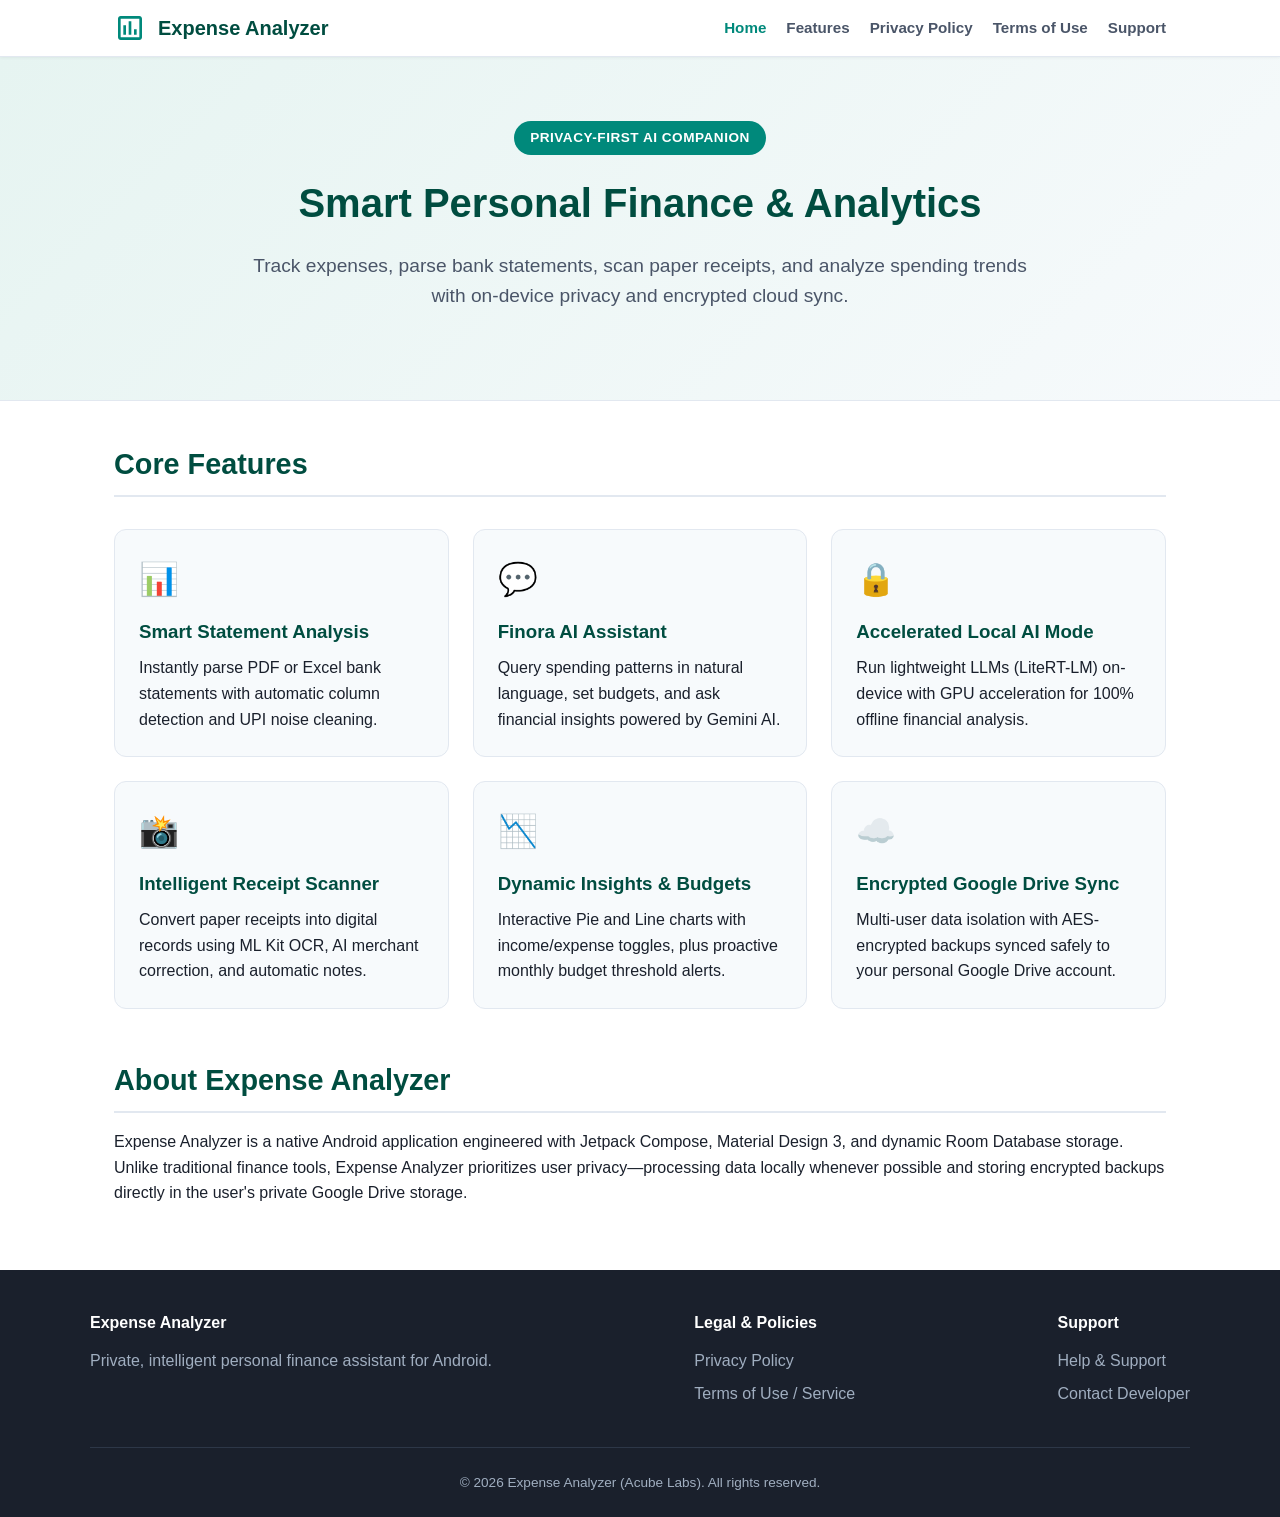
==== index.html @ 810baeb7 "Update index.html" ====
<!DOCTYPE html>
<html lang="en">
<head>
    <meta charset="UTF-8">
    <meta name="viewport" content="width=device-width, initial-scale=1.0">
    <title>Expense Analyzer - Smart Personal Finance App</title>
    <style>
        :root { --primary: #00897b; --primary-dark: #004d40; --bg-light: #f7fafc; --text-dark: #1a202c; }
        * { box-sizing: border-box; margin: 0; padding: 0; }
        body { font-family: -apple-system, BlinkMacSystemFont, 'Segoe UI', Roboto, Helvetica, Arial, sans-serif; line-height: 1.6; color: var(--text-dark); background: #ffffff; }
        
        /* Header & Navigation */
        header { background: #ffffff; border-bottom: 1px solid #e2e8f0; position: sticky; top: 0; z-index: 1000; box-shadow: 0 1px 3px rgba(0,0,0,0.05); }
        .nav-container { max-width: 1100px; margin: 0 auto; display: flex; align-items: center; justify-content: space-between; padding: 12px 24px; }
        .brand { display: flex; align-items: center; gap: 12px; text-decoration: none; color: var(--primary-dark); font-weight: 700; font-size: 1.25rem; }
        .brand svg { width: 32px; height: 32px; fill: var(--primary); }
        .nav-links { display: flex; gap: 20px; list-style: none; }
        .nav-links a { text-decoration: none; color: #4a5568; font-weight: 600; font-size: 0.95rem; transition: color 0.2s; }
        .nav-links a:hover, .nav-links a.active { color: var(--primary); }
        
        /* Hero Section */
        .hero { background: linear-gradient(135deg, #e6f4f1 0%, #f7fafc 100%); padding: 64px 24px; text-align: center; border-bottom: 1px solid #e2e8f0; }
        .hero-container { max-width: 800px; margin: 0 auto; }
        .hero h1 { font-size: 2.5rem; color: var(--primary-dark); margin-bottom: 16px; }
        .hero p { font-size: 1.2rem; color: #4a5568; margin-bottom: 24px; }
        .badge { display: inline-block; background: var(--primary); color: white; padding: 6px 16px; border-radius: 20px; font-size: 0.85rem; font-weight: 600; text-transform: uppercase; letter-spacing: 0.5px; margin-bottom: 16px; }
        
        /* Main Layout */
        .main-container { max-width: 1100px; margin: 40px auto; padding: 0 24px; }
        .grid { display: grid; grid-template-columns: repeat(auto-fit, minmax(300px, 1fr)); gap: 24px; margin-top: 32px; }
        .card { background: var(--bg-light); border: 1px solid #e2e8f0; border-radius: 12px; padding: 24px; transition: transform 0.2s, box-shadow 0.2s; }
        .card:hover { transform: translateY(-2px); box-shadow: 0 4px 12px rgba(0,0,0,0.05); }
        .card-icon { font-size: 2rem; margin-bottom: 12px; }
        .card h3 { color: var(--primary-dark); margin-bottom: 8px; }
        
        /* Section Styling */
        section { margin-bottom: 48px; }
        section h2 { color: var(--primary-dark); font-size: 1.8rem; margin-bottom: 16px; border-bottom: 2px solid #e2e8f0; padding-bottom: 8px; }
        
        /* Footer */
        footer { background: #1a202c; color: #a0aec0; padding: 40px 24px 24px; margin-top: 64px; }
        .footer-container { max-width: 1100px; margin: 0 auto; display: flex; flex-wrap: wrap; justify-content: space-between; gap: 32px; }
        .footer-col h4 { color: #ffffff; margin-bottom: 12px; }
        .footer-col ul { list-style: none; }
        .footer-col ul li { margin-bottom: 8px; }
        .footer-col a { color: #a0aec0; text-decoration: none; }
        .footer-col a:hover { color: #ffffff; }
        .footer-bottom { max-width: 1100px; margin: 32px auto 0; text-align: center; border-top: 1px solid #2d3748; padding-top: 24px; font-size: 0.85rem; }
    </style>
</head>
<body>

    <header>
        <div class="nav-container">
            <a href="index.html" class="brand">
                <svg viewBox="0 0 24 24"><path d="M19 3H5c-1.1 0-2 .9-2 2v14c0 1.1.9 2 2 2h14c1.1 0 2-.9 2-2V5c0-1.1-.9-2-2-2zm0 16H5V5h14v14zM7 10h2v7H7zm4-3h2v10h-2zm4 6h2v4h-2z"/></svg>
                <span>Expense Analyzer</span>
            </a>
            <ul class="nav-links">
                <li><a href="index.html" class="active">Home</a></li>
                <li><a href="index.html#features">Features</a></li>
                <li><a href="privacy.html">Privacy Policy</a></li>
                <li><a href="terms.html">Terms of Use</a></li>
                <li><a href="support.html">Support</a></li>
            </ul>
        </div>
    </header>

    <div class="hero">
        <div class="hero-container">
            <span class="badge">Privacy-First AI Companion</span>
            <h1>Smart Personal Finance & Analytics</h1>
            <p>Track expenses, parse bank statements, scan paper receipts, and analyze spending trends with on-device privacy and encrypted cloud sync.</p>
        </div>
    </div>

    <div class="main-container">
        
        <section id="features">
            <h2>Core Features</h2>
            <div class="grid">
                <div class="card">
                    <div class="card-icon">📊</div>
                    <h3>Smart Statement Analysis</h3>
                    <p>Instantly parse PDF or Excel bank statements with automatic column detection and UPI noise cleaning.</p>
                </div>
                <div class="card">
                    <div class="card-icon">💬</div>
                    <h3>Finora AI Assistant</h3>
                    <p>Query spending patterns in natural language, set budgets, and ask financial insights powered by Gemini AI.</p>
                </div>
                <div class="card">
                    <div class="card-icon">🔒</div>
                    <h3>Accelerated Local AI Mode</h3>
                    <p>Run lightweight LLMs (LiteRT-LM) on-device with GPU acceleration for 100% offline financial analysis.</p>
                </div>
                <div class="card">
                    <div class="card-icon">📸</div>
                    <h3>Intelligent Receipt Scanner</h3>
                    <p>Convert paper receipts into digital records using ML Kit OCR, AI merchant correction, and automatic notes.</p>
                </div>
                <div class="card">
                    <div class="card-icon">📉</div>
                    <h3>Dynamic Insights & Budgets</h3>
                    <p>Interactive Pie and Line charts with income/expense toggles, plus proactive monthly budget threshold alerts.</p>
                </div>
                <div class="card">
                    <div class="card-icon">☁️</div>
                    <h3>Encrypted Google Drive Sync</h3>
                    <p>Multi-user data isolation with AES-encrypted backups synced safely to your personal Google Drive account.</p>
                </div>
            </div>
        </section>

        <section id="about">
            <h2>About Expense Analyzer</h2>
            <p>Expense Analyzer is a native Android application engineered with Jetpack Compose, Material Design 3, and dynamic Room Database storage. Unlike traditional finance tools, Expense Analyzer prioritizes user privacy—processing data locally whenever possible and storing encrypted backups directly in the user's private Google Drive storage.</p>
        </section>

    </div>

    <footer>
        <div class="footer-container">
            <div class="footer-col">
                <h4>Expense Analyzer</h4>
                <p>Private, intelligent personal finance assistant for Android.</p>
            </div>
            <div class="footer-col">
                <h4>Legal & Policies</h4>
                <ul>
                    <li><a href="privacy.html">Privacy Policy</a></li>
                    <li><a href="terms.html">Terms of Use / Service</a></li>
                </ul>
            </div>
            <div class="footer-col">
                <h4>Support</h4>
                <ul>
                    <li><a href="support.html">Help & Support</a></li>
                    <li><a href="mailto:acubelabs@gmail.com">Contact Developer</a></li>
                </ul>
            </div>
        </div>
        <div class="footer-bottom">
            <p>&copy; 2026 Expense Analyzer (Acube Labs). All rights reserved.</p>
        </div>
    </footer>

</body>
</html>
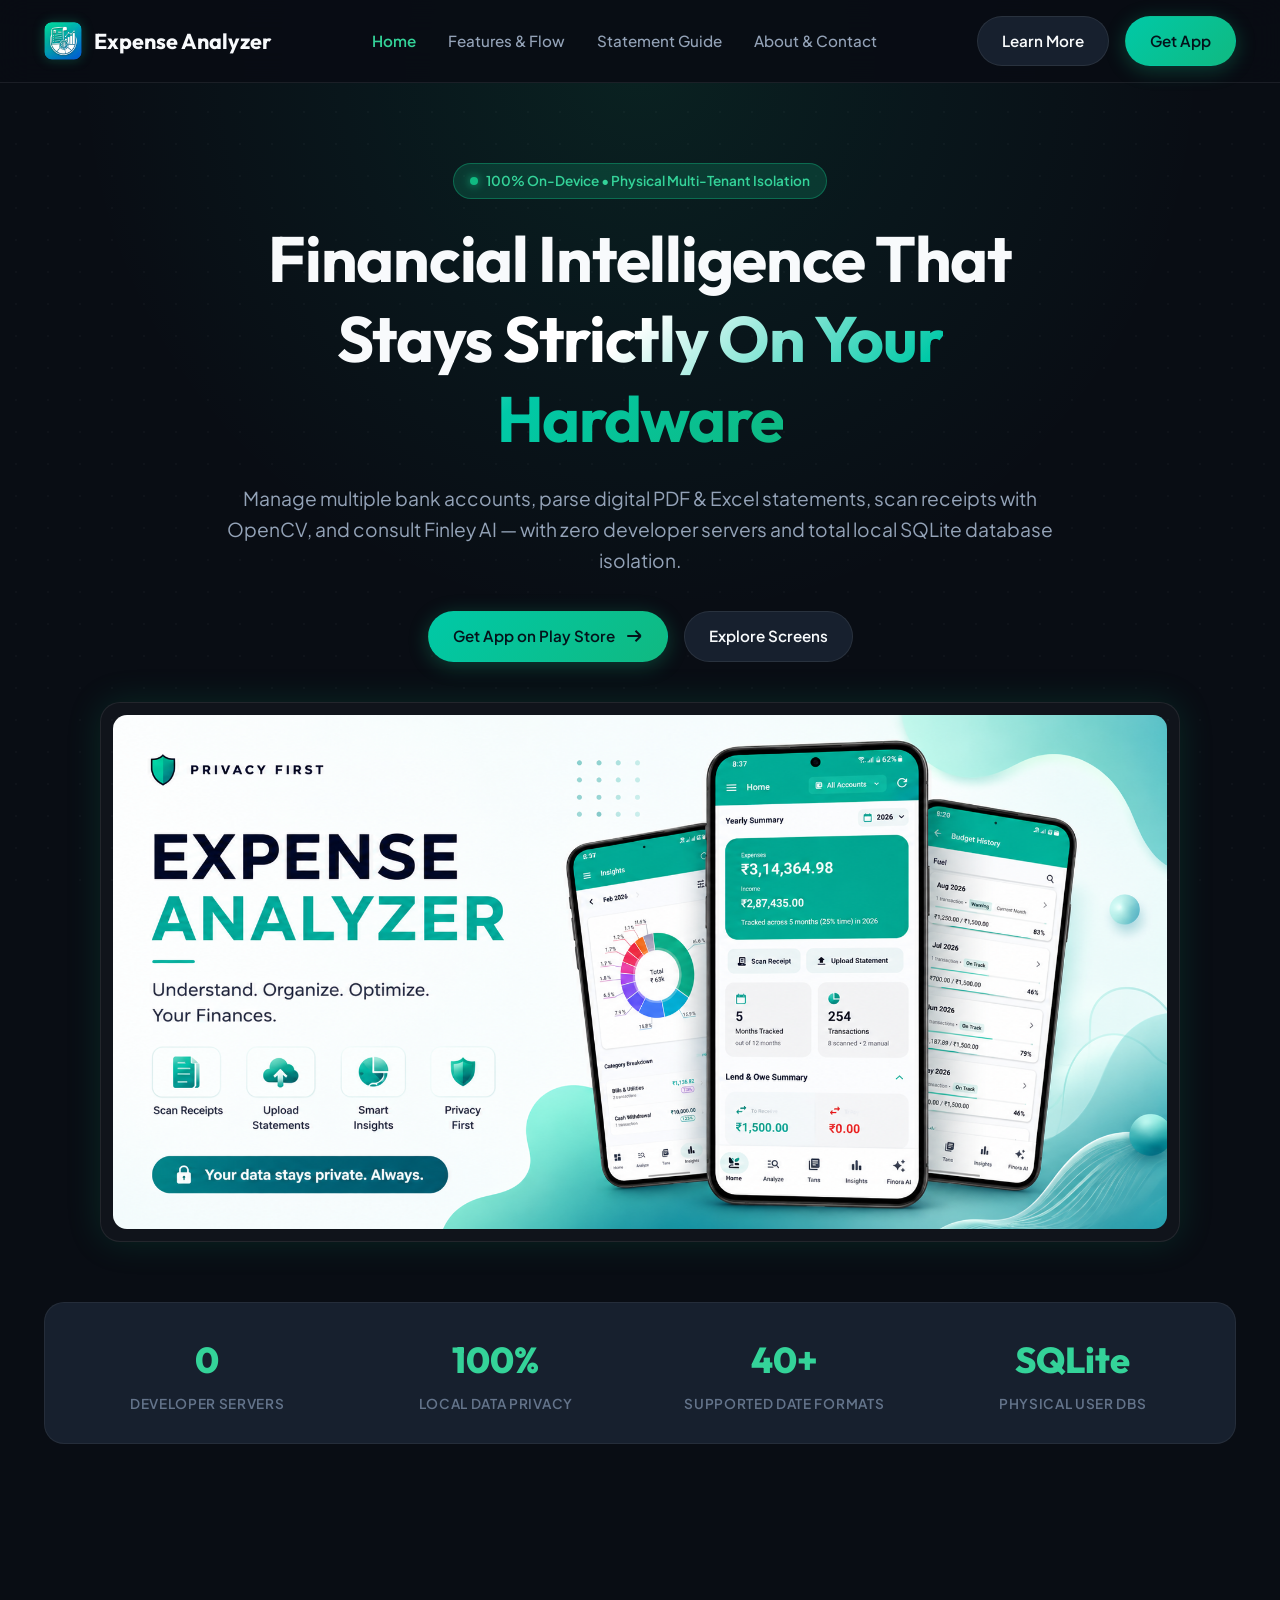
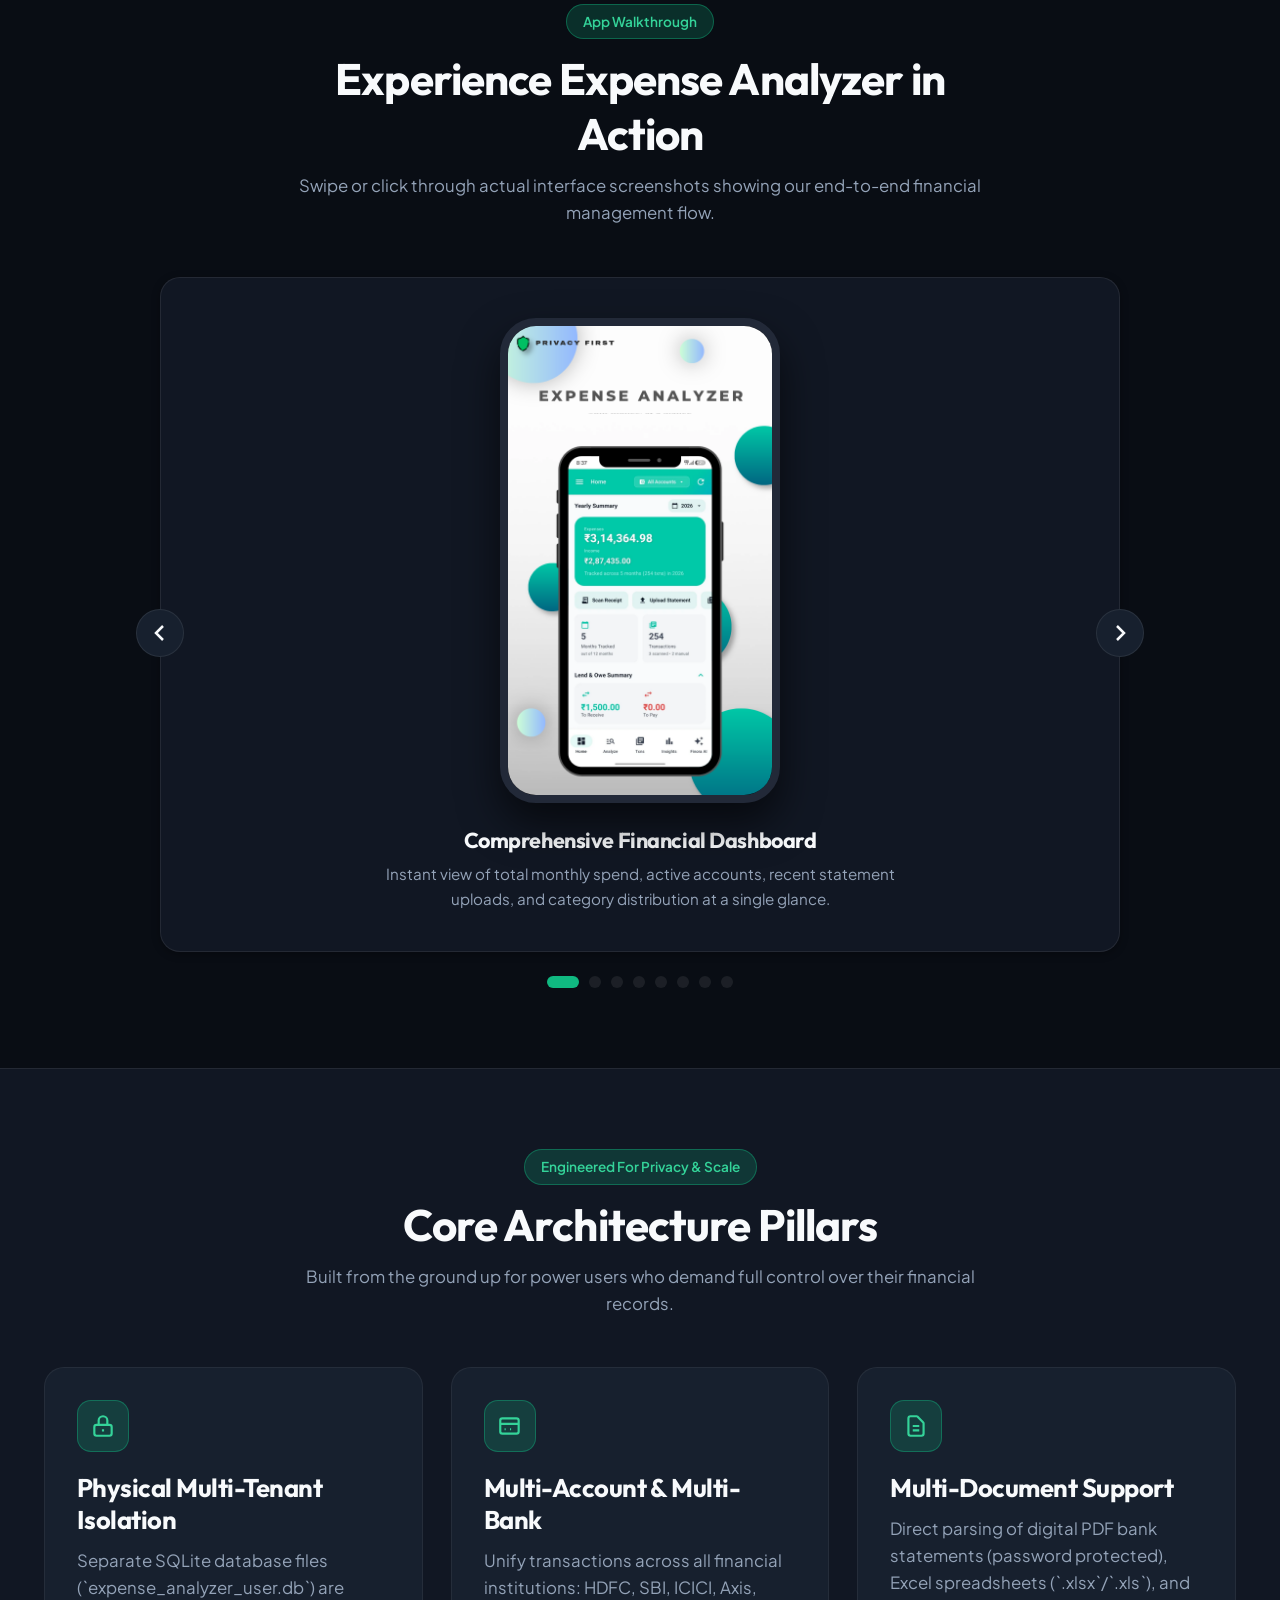
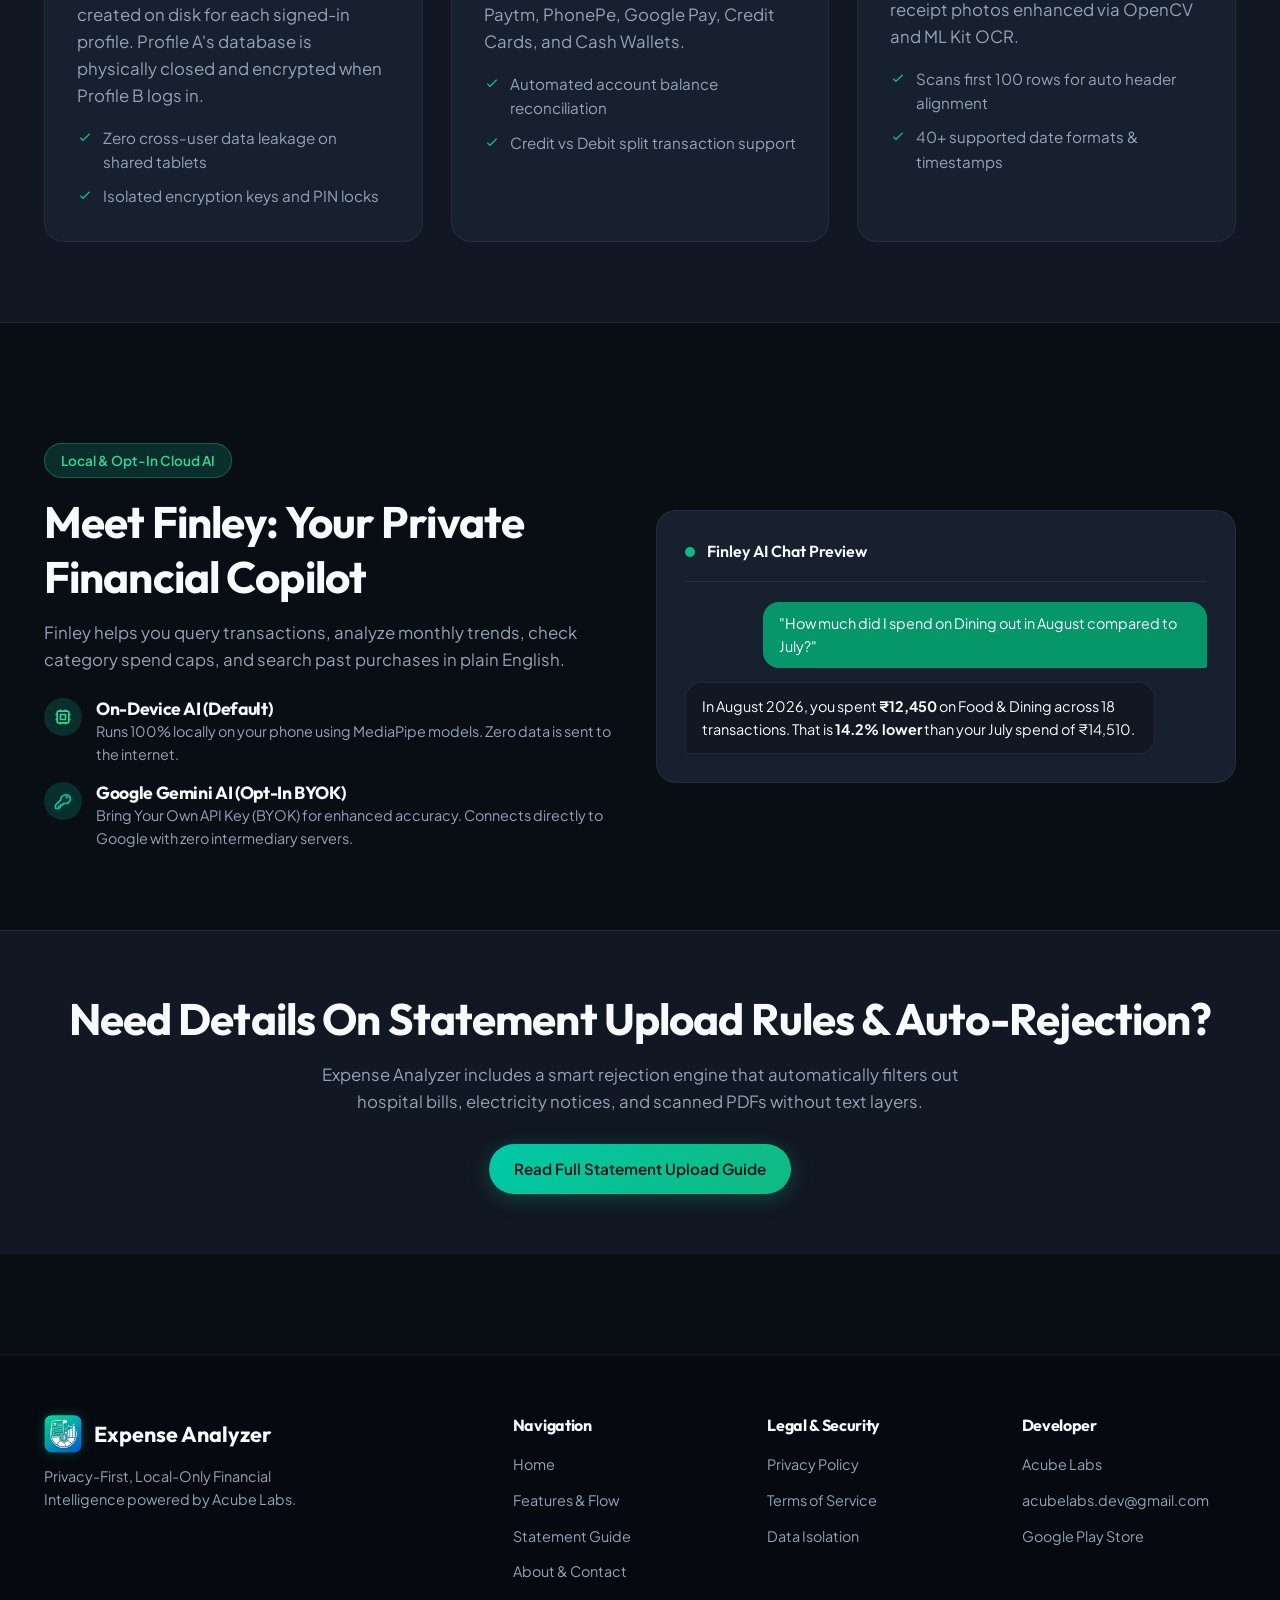
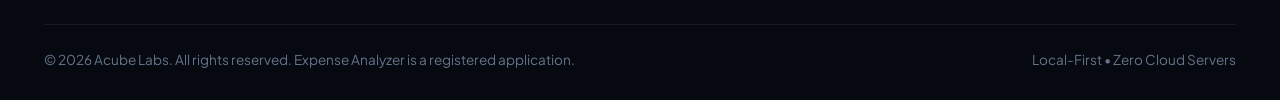
==== commit 642033cc: "Fix mobile-nav double menu bug, add Play Store links, and enhance mobile responsiveness" ====
--- a/index.html
+++ b/index.html
@@ -1,149 +1,390 @@
 <!DOCTYPE html>
 <html lang="en">
 <head>
-    <meta charset="UTF-8">
-    <meta name="viewport" content="width=device-width, initial-scale=1.0">
-    <title>Expense Analyzer - Smart Personal Finance App</title>
-    <style>
-        :root { --primary: #00897b; --primary-dark: #004d40; --bg-light: #f7fafc; --text-dark: #1a202c; }
-        * { box-sizing: border-box; margin: 0; padding: 0; }
-        body { font-family: -apple-system, BlinkMacSystemFont, 'Segoe UI', Roboto, Helvetica, Arial, sans-serif; line-height: 1.6; color: var(--text-dark); background: #ffffff; }
-        
-        /* Header & Navigation */
-        header { background: #ffffff; border-bottom: 1px solid #e2e8f0; position: sticky; top: 0; z-index: 1000; box-shadow: 0 1px 3px rgba(0,0,0,0.05); }
-        .nav-container { max-width: 1100px; margin: 0 auto; display: flex; align-items: center; justify-content: space-between; padding: 12px 24px; }
-        .brand { display: flex; align-items: center; gap: 12px; text-decoration: none; color: var(--primary-dark); font-weight: 700; font-size: 1.25rem; }
-        .brand svg { width: 32px; height: 32px; fill: var(--primary); }
-        .nav-links { display: flex; gap: 20px; list-style: none; }
-        .nav-links a { text-decoration: none; color: #4a5568; font-weight: 600; font-size: 0.95rem; transition: color 0.2s; }
-        .nav-links a:hover, .nav-links a.active { color: var(--primary); }
-        
-        /* Hero Section */
-        .hero { background: linear-gradient(135deg, #e6f4f1 0%, #f7fafc 100%); padding: 64px 24px; text-align: center; border-bottom: 1px solid #e2e8f0; }
-        .hero-container { max-width: 800px; margin: 0 auto; }
-        .hero h1 { font-size: 2.5rem; color: var(--primary-dark); margin-bottom: 16px; }
-        .hero p { font-size: 1.2rem; color: #4a5568; margin-bottom: 24px; }
-        .badge { display: inline-block; background: var(--primary); color: white; padding: 6px 16px; border-radius: 20px; font-size: 0.85rem; font-weight: 600; text-transform: uppercase; letter-spacing: 0.5px; margin-bottom: 16px; }
-        
-        /* Main Layout */
-        .main-container { max-width: 1100px; margin: 40px auto; padding: 0 24px; }
-        .grid { display: grid; grid-template-columns: repeat(auto-fit, minmax(300px, 1fr)); gap: 24px; margin-top: 32px; }
-        .card { background: var(--bg-light); border: 1px solid #e2e8f0; border-radius: 12px; padding: 24px; transition: transform 0.2s, box-shadow 0.2s; }
-        .card:hover { transform: translateY(-2px); box-shadow: 0 4px 12px rgba(0,0,0,0.05); }
-        .card-icon { font-size: 2rem; margin-bottom: 12px; }
-        .card h3 { color: var(--primary-dark); margin-bottom: 8px; }
-        
-        /* Section Styling */
-        section { margin-bottom: 48px; }
-        section h2 { color: var(--primary-dark); font-size: 1.8rem; margin-bottom: 16px; border-bottom: 2px solid #e2e8f0; padding-bottom: 8px; }
-        
-        /* Footer */
-        footer { background: #1a202c; color: #a0aec0; padding: 40px 24px 24px; margin-top: 64px; }
-        .footer-container { max-width: 1100px; margin: 0 auto; display: flex; flex-wrap: wrap; justify-content: space-between; gap: 32px; }
-        .footer-col h4 { color: #ffffff; margin-bottom: 12px; }
-        .footer-col ul { list-style: none; }
-        .footer-col ul li { margin-bottom: 8px; }
-        .footer-col a { color: #a0aec0; text-decoration: none; }
-        .footer-col a:hover { color: #ffffff; }
-        .footer-bottom { max-width: 1100px; margin: 32px auto 0; text-align: center; border-top: 1px solid #2d3748; padding-top: 24px; font-size: 0.85rem; }
-    </style>
+  <meta charset="UTF-8">
+  <meta name="viewport" content="width=device-width, initial-scale=1.0">
+  <title>Expense Analyzer — Privacy-First Multi-Tenant Financial Intelligence</title>
+  <meta name="description" content="Local-first personal finance app with physical multi-tenant isolation, multi-bank statement parsing, multi-document support, and on-device AI assistant.">
+  <link rel="icon" type="image/png" href="assets/images/logo.png">
+  <link rel="stylesheet" href="css/styles.css">
 </head>
 <body>
 
-    <header>
-        <div class="nav-container">
-            <a href="index.html" class="brand">
-                <svg viewBox="0 0 24 24"><path d="M19 3H5c-1.1 0-2 .9-2 2v14c0 1.1.9 2 2 2h14c1.1 0 2-.9 2-2V5c0-1.1-.9-2-2-2zm0 16H5V5h14v14zM7 10h2v7H7zm4-3h2v10h-2zm4 6h2v4h-2z"/></svg>
-                <span>Expense Analyzer</span>
-            </a>
-            <ul class="nav-links">
-                <li><a href="index.html" class="active">Home</a></li>
-                <li><a href="index.html#features">Features</a></li>
-                <li><a href="privacy.html">Privacy Policy</a></li>
-                <li><a href="terms.html">Terms of Use</a></li>
-                <li><a href="support.html">Support</a></li>
-            </ul>
-        </div>
-    </header>
-
-    <div class="hero">
-        <div class="hero-container">
-            <span class="badge">Privacy-First AI Companion</span>
-            <h1>Smart Personal Finance & Analytics</h1>
-            <p>Track expenses, parse bank statements, scan paper receipts, and analyze spending trends with on-device privacy and encrypted cloud sync.</p>
-        </div>
-    </div>
-
-    <div class="main-container">
-        
-        <section id="features">
-            <h2>Core Features</h2>
-            <div class="grid">
-                <div class="card">
-                    <div class="card-icon">📊</div>
-                    <h3>Smart Statement Analysis</h3>
-                    <p>Instantly parse PDF or Excel bank statements with automatic column detection and UPI noise cleaning.</p>
-                </div>
-                <div class="card">
-                    <div class="card-icon">💬</div>
-                    <h3>Finora AI Assistant</h3>
-                    <p>Query spending patterns in natural language, set budgets, and ask financial insights powered by Gemini AI.</p>
-                </div>
-                <div class="card">
-                    <div class="card-icon">🔒</div>
-                    <h3>Accelerated Local AI Mode</h3>
-                    <p>Run lightweight LLMs (LiteRT-LM) on-device with GPU acceleration for 100% offline financial analysis.</p>
-                </div>
-                <div class="card">
-                    <div class="card-icon">📸</div>
-                    <h3>Intelligent Receipt Scanner</h3>
-                    <p>Convert paper receipts into digital records using ML Kit OCR, AI merchant correction, and automatic notes.</p>
-                </div>
-                <div class="card">
-                    <div class="card-icon">📉</div>
-                    <h3>Dynamic Insights & Budgets</h3>
-                    <p>Interactive Pie and Line charts with income/expense toggles, plus proactive monthly budget threshold alerts.</p>
-                </div>
-                <div class="card">
-                    <div class="card-icon">☁️</div>
-                    <h3>Encrypted Google Drive Sync</h3>
-                    <p>Multi-user data isolation with AES-encrypted backups synced safely to your personal Google Drive account.</p>
-                </div>
-            </div>
-        </section>
-
-        <section id="about">
-            <h2>About Expense Analyzer</h2>
-            <p>Expense Analyzer is a native Android application engineered with Jetpack Compose, Material Design 3, and dynamic Room Database storage. Unlike traditional finance tools, Expense Analyzer prioritizes user privacy—processing data locally whenever possible and storing encrypted backups directly in the user's private Google Drive storage.</p>
-        </section>
-
-    </div>
-
-    <footer>
-        <div class="footer-container">
-            <div class="footer-col">
-                <h4>Expense Analyzer</h4>
-                <p>Private, intelligent personal finance assistant for Android.</p>
-            </div>
-            <div class="footer-col">
-                <h4>Legal & Policies</h4>
-                <ul>
-                    <li><a href="privacy.html">Privacy Policy</a></li>
-                    <li><a href="terms.html">Terms of Use / Service</a></li>
-                </ul>
-            </div>
-            <div class="footer-col">
-                <h4>Support</h4>
-                <ul>
-                    <li><a href="support.html">Help & Support</a></li>
-                    <li><a href="mailto:acubelabs@gmail.com">Contact Developer</a></li>
-                </ul>
-            </div>
-        </div>
-        <div class="footer-bottom">
-            <p>&copy; 2026 Expense Analyzer (Acube Labs). All rights reserved.</p>
-        </div>
-    </footer>
-
+  <!-- Ambient Backdrop -->
+  <div class="ambient-glow"></div>
+  <div class="grid-overlay"></div>
+
+  <!-- Header / Navigation -->
+  <header class="navbar">
+    <div class="container nav-container">
+      <a href="index.html" class="brand">
+        <img src="assets/images/logo.png" alt="Expense Analyzer Logo" class="brand-logo">
+        <span>Expense Analyzer</span>
+      </a>
+
+      <nav>
+        <ul class="nav-links">
+          <li><a href="index.html" class="nav-link active">Home</a></li>
+          <li><a href="features.html" class="nav-link">Features & Flow</a></li>
+          <li><a href="statement-guide.html" class="nav-link">Statement Guide</a></li>
+          <li><a href="contact.html" class="nav-link">About & Contact</a></li>
+        </ul>
+      </nav>
+
+      <div class="nav-cta">
+        <a href="features.html" class="btn btn-secondary">Learn More</a>
+        <a href="https://play.google.com/store/apps/details?id=com.acubelabs.expenseanalyzer" target="_blank" rel="noopener" class="btn btn-primary">Get App</a>
+      </div>
+
+      <button class="mobile-toggle" aria-label="Toggle navigation">
+        <svg width="24" height="24" fill="none" stroke="currentColor" stroke-width="2" viewBox="0 0 24 24"><path d="M4 6h16M4 12h16M4 18h16"></path></svg>
+      </button>
+    </div>
+
+    <!-- Mobile Drawer Nav -->
+    <div class="mobile-nav">
+      <a href="index.html" class="nav-link active">Home</a>
+      <a href="features.html" class="nav-link">Features & Flow</a>
+      <a href="statement-guide.html" class="nav-link">Statement Guide</a>
+      <a href="privacy.html" class="nav-link">Privacy Policy</a>
+      <a href="terms.html" class="nav-link">Terms of Service</a>
+      <a href="contact.html" class="nav-link">About & Contact</a>
+      <a href="https://play.google.com/store/apps/details?id=com.acubelabs.expenseanalyzer" target="_blank" rel="noopener" class="btn btn-primary" style="margin-top: 12px; width: 100%;">Get App on Play Store</a>
+    </div>
+  </header>
+
+  <!-- Hero Section -->
+  <section class="hero">
+    <div class="container">
+      <div class="hero-content">
+        <div class="badge" style="margin-bottom: 20px;">
+          <span class="badge-dot"></span>
+          100% On-Device • Physical Multi-Tenant Isolation
+        </div>
+        <h1>Financial Intelligence That Stays <span class="gradient-text">Strictly On Your Hardware</span></h1>
+        <p class="hero-subtitle">
+          Manage multiple bank accounts, parse digital PDF & Excel statements, scan receipts with OpenCV, and consult Finley AI — with zero developer servers and total local SQLite database isolation.
+        </p>
+        <div class="hero-actions">
+          <a href="https://play.google.com/store/apps/details?id=com.acubelabs.expenseanalyzer" target="_blank" rel="noopener" class="btn btn-primary">
+            Get App on Play Store
+            <svg width="18" height="18" fill="none" stroke="currentColor" stroke-width="2.5" viewBox="0 0 24 24"><path d="M14 5l7 7m0 0l-7 7m7-7H3"></path></svg>
+          </a>
+          <a href="#screenshot-carousel" class="btn btn-secondary">
+            Explore Screens
+          </a>
+        </div>
+      </div>
+
+      <!-- Hero Banner Graphic -->
+      <div class="hero-banner-wrap">
+        <img src="assets/images/banner.png" alt="Expense Analyzer App Dashboard Banner" class="hero-banner">
+      </div>
+
+      <!-- Stats Bar -->
+      <div class="stats-bar">
+        <div class="stat-item">
+          <div class="stat-value">0</div>
+          <div class="stat-label">Developer Servers</div>
+        </div>
+        <div class="stat-item">
+          <div class="stat-value">100%</div>
+          <div class="stat-label">Local Data Privacy</div>
+        </div>
+        <div class="stat-item">
+          <div class="stat-value">40+</div>
+          <div class="stat-label">Supported Date Formats</div>
+        </div>
+        <div class="stat-item">
+          <div class="stat-value">SQLite</div>
+          <div class="stat-label">Physical User DBs</div>
+        </div>
+      </div>
+    </div>
+  </section>
+
+  <!-- Screenshot Carousel Section -->
+  <section id="screenshot-carousel" class="carousel-section">
+    <div class="container">
+      <div class="section-header">
+        <div class="badge">App Walkthrough</div>
+        <h2 style="margin-top: 12px;">Experience Expense Analyzer in Action</h2>
+        <p>Swipe or click through actual interface screenshots showing our end-to-end financial management flow.</p>
+      </div>
+
+      <div class="carousel-container">
+        <button class="carousel-btn prev" aria-label="Previous Slide">
+          <svg width="24" height="24" fill="none" stroke="currentColor" stroke-width="2.5" viewBox="0 0 24 24"><path d="M15 19l-7-7 7-7"></path></svg>
+        </button>
+
+        <div class="carousel-viewport">
+          <div class="carousel-track">
+
+            <!-- Slide 1 -->
+            <div class="carousel-slide">
+              <div class="phone-mockup">
+                <img src="assets/images/ss/SS_1.png" alt="Financial Dashboard Overview">
+              </div>
+              <div class="slide-caption">
+                <h4>Comprehensive Financial Dashboard</h4>
+                <p>Instant view of total monthly spend, active accounts, recent statement uploads, and category distribution at a single glance.</p>
+              </div>
+            </div>
+
+            <!-- Slide 2 -->
+            <div class="carousel-slide">
+              <div class="phone-mockup">
+                <img src="assets/images/ss/SS_2.png" alt="Multi-Bank & Multi-Account Tracker">
+              </div>
+              <div class="slide-caption">
+                <h4>Multi-Account & Multi-Bank Management</h4>
+                <p>Consolidate balances across HDFC, SBI, ICICI, Axis, Paytm, PhonePe, GPay, Credit Cards, Wallets, and Cash in one place.</p>
+              </div>
+            </div>
+
+            <!-- Slide 3 -->
+            <div class="carousel-slide">
+              <div class="phone-mockup">
+                <img src="assets/images/ss/SS_3.png" alt="Statement Upload & Document Parser">
+              </div>
+              <div class="slide-caption">
+                <h4>Smart Document & Statement Parsing</h4>
+                <p>Upload digital PDF bank statements (with password support) and Excel spreadsheets (`.xlsx`/`.xls`) with auto column matching.</p>
+              </div>
+            </div>
+
+            <!-- Slide 4 -->
+            <div class="carousel-slide">
+              <div class="phone-mockup">
+                <img src="assets/images/ss/SS_4.png" alt="Finley AI Assistant">
+              </div>
+              <div class="slide-caption">
+                <h4>Finley AI Financial Assistant</h4>
+                <p>Ask natural language questions about spending trends using local MediaPipe models or opt-in Google Gemini with Bring-Your-Own-Key.</p>
+              </div>
+            </div>
+
+            <!-- Slide 5 -->
+            <div class="carousel-slide">
+              <div class="phone-mockup">
+                <img src="assets/images/ss/SS_5.png" alt="Category Breakdown & Visual Analytics">
+              </div>
+              <div class="slide-caption">
+                <h4>Visual Analytics & Spend Breakdown</h4>
+                <p>Interactive pie charts, monthly trend bar/line graphs, and 13+ default spending categories (Food, Bills, Shopping, Travel, etc.).</p>
+              </div>
+            </div>
+
+            <!-- Slide 6 -->
+            <div class="carousel-slide">
+              <div class="phone-mockup">
+                <img src="assets/images/ss/SS_6.png" alt="Budgeting & Monthly Spend Caps">
+              </div>
+              <div class="slide-caption">
+                <h4>Category Budgeting & Monthly Limits</h4>
+                <p>Set custom monthly spend caps per category and receive intelligent warnings before exceeding financial budgets.</p>
+              </div>
+            </div>
+
+            <!-- Slide 7 -->
+            <div class="carousel-slide">
+              <div class="phone-mockup">
+                <img src="assets/images/ss/SS_7.png" alt="Lend & Owe Debt Settlement Tracker">
+              </div>
+              <div class="slide-caption">
+                <h4>Lend & Owe Debt Settlement Tracker</h4>
+                <p>Keep precise records of money lent to or borrowed from friends and family with partial payment history and reminders.</p>
+              </div>
+            </div>
+
+            <!-- Slide 8 -->
+            <div class="carousel-slide">
+              <div class="phone-mockup">
+                <img src="assets/images/ss/SS_8.png" alt="Multi-Tenant Profile & Theme Settings">
+              </div>
+              <div class="slide-caption">
+                <h4>Multi-Tenant Profiles & Color Schemes</h4>
+                <p>Switch between isolated user accounts on shared devices and customize app appearance with 9 custom color themes.</p>
+              </div>
+            </div>
+
+          </div>
+        </div>
+
+        <button class="carousel-btn next" aria-label="Next Slide">
+          <svg width="24" height="24" fill="none" stroke="currentColor" stroke-width="2.5" viewBox="0 0 24 24"><path d="M9 5l7 7-7 7"></path></svg>
+        </button>
+
+        <div class="carousel-indicators"></div>
+      </div>
+    </div>
+  </section>
+
+  <!-- Core Architectural Pillars -->
+  <section style="padding: 80px 0; background: var(--bg-surface); border-top: 1px solid var(--border-subtle); border-bottom: 1px solid var(--border-subtle);">
+    <div class="container">
+      <div class="section-header">
+        <div class="badge">Engineered For Privacy & Scale</div>
+        <h2 style="margin-top: 12px;">Core Architecture Pillars</h2>
+        <p>Built from the ground up for power users who demand full control over their financial records.</p>
+      </div>
+
+      <div class="grid-3">
+
+        <!-- Pillar 1 -->
+        <div class="card">
+          <div class="card-icon">
+            <svg width="26" height="26" fill="none" stroke="currentColor" stroke-width="2" viewBox="0 0 24 24"><path d="M12 15v2m-6 4h12a2 2 0 002-2v-6a2 2 0 00-2-2H6a2 2 0 00-2 2v6a2 2 0 002 2zm10-10V7a4 4 0 00-8 0v4h8z"></path></svg>
+          </div>
+          <h3>Physical Multi-Tenant Isolation</h3>
+          <p>Separate SQLite database files (`expense_analyzer_user.db`) are created on disk for each signed-in profile. Profile A's database is physically closed and encrypted when Profile B logs in.</p>
+          <ul class="card-list">
+            <li><svg width="16" height="16" fill="none" stroke="currentColor" stroke-width="2" viewBox="0 0 24 24"><path d="M5 13l4 4L19 7"></path></svg> Zero cross-user data leakage on shared tablets</li>
+            <li><svg width="16" height="16" fill="none" stroke="currentColor" stroke-width="2" viewBox="0 0 24 24"><path d="M5 13l4 4L19 7"></path></svg> Isolated encryption keys and PIN locks</li>
+          </ul>
+        </div>
+
+        <!-- Pillar 2 -->
+        <div class="card">
+          <div class="card-icon">
+            <svg width="26" height="26" fill="none" stroke="currentColor" stroke-width="2" viewBox="0 0 24 24"><path d="M3 10h18M7 15h1m4 0h1m-7 4h12a2 2 0 002-2V7a2 2 0 00-2-2H5a2 2 0 00-2 2v10a2 2 0 002 2z"></path></svg>
+          </div>
+          <h3>Multi-Account & Multi-Bank</h3>
+          <p>Unify transactions across all financial institutions: HDFC, SBI, ICICI, Axis, Paytm, PhonePe, Google Pay, Credit Cards, and Cash Wallets.</p>
+          <ul class="card-list">
+            <li><svg width="16" height="16" fill="none" stroke="currentColor" stroke-width="2" viewBox="0 0 24 24"><path d="M5 13l4 4L19 7"></path></svg> Automated account balance reconciliation</li>
+            <li><svg width="16" height="16" fill="none" stroke="currentColor" stroke-width="2" viewBox="0 0 24 24"><path d="M5 13l4 4L19 7"></path></svg> Credit vs Debit split transaction support</li>
+          </ul>
+        </div>
+
+        <!-- Pillar 3 -->
+        <div class="card">
+          <div class="card-icon">
+            <svg width="26" height="26" fill="none" stroke="currentColor" stroke-width="2" viewBox="0 0 24 24"><path d="M9 12h6m-6 4h6m2 5H7a2 2 0 01-2-2V5a2 2 0 012-2h5.586a1 1 0 01.707.293l5.414 5.414a1 1 0 01.293.707V19a2 2 0 01-2 2z"></path></svg>
+          </div>
+          <h3>Multi-Document Support</h3>
+          <p>Direct parsing of digital PDF bank statements (password protected), Excel spreadsheets (`.xlsx`/`.xls`), and receipt photos enhanced via OpenCV and ML Kit OCR.</p>
+          <ul class="card-list">
+            <li><svg width="16" height="16" fill="none" stroke="currentColor" stroke-width="2" viewBox="0 0 24 24"><path d="M5 13l4 4L19 7"></path></svg> Scans first 100 rows for auto header alignment</li>
+            <li><svg width="16" height="16" fill="none" stroke="currentColor" stroke-width="2" viewBox="0 0 24 24"><path d="M5 13l4 4L19 7"></path></svg> 40+ supported date formats & timestamps</li>
+          </ul>
+        </div>
+
+      </div>
+    </div>
+  </section>
+
+  <!-- Finley AI Section -->
+  <section style="padding: 80px 0;">
+    <div class="container">
+      <div class="grid-2" style="align-items: center;">
+        <div>
+          <div class="badge" style="margin-bottom: 16px;">Local & Opt-In Cloud AI</div>
+          <h2>Meet Finley: Your Private Financial Copilot</h2>
+          <p style="margin-top: 16px;">
+            Finley helps you query transactions, analyze monthly trends, check category spend caps, and search past purchases in plain English.
+          </p>
+          <div style="margin-top: 24px; display: flex; flex-direction: column; gap: 16px;">
+            <div style="display: flex; gap: 14px;">
+              <div style="width: 38px; height: 38px; border-radius: 50%; background: var(--emerald-glow); display: flex; align-items: center; justify-content: center; color: var(--emerald-light); flex-shrink: 0;">
+                <svg width="20" height="20" fill="none" stroke="currentColor" stroke-width="2" viewBox="0 0 24 24"><path d="M9 3v2m6-2v2M9 19v2m6-2v2M3 9h2m-2 6h2m14-6h2m-2 6h2M7 19h10a2 2 0 002-2V7a2 2 0 00-2-2H7a2 2 0 00-2 2v10a2 2 0 002 2zM9 9h6v6H9V9z"></path></svg>
+              </div>
+              <div>
+                <h4 style="font-size: 1.1rem; color: var(--text-main);">On-Device AI (Default)</h4>
+                <p style="font-size: 0.9rem;">Runs 100% locally on your phone using MediaPipe models. Zero data is sent to the internet.</p>
+              </div>
+            </div>
+
+            <div style="display: flex; gap: 14px;">
+              <div style="width: 38px; height: 38px; border-radius: 50%; background: var(--teal-glow); display: flex; align-items: center; justify-content: center; color: var(--teal); flex-shrink: 0;">
+                <svg width="20" height="20" fill="none" stroke="currentColor" stroke-width="2" viewBox="0 0 24 24"><path d="M15 7a2 2 0 012 2m4 0a6 6 0 01-7.743 5.743L11 17H9v2H7v2H4a1 1 0 01-1-1v-2.586a1 1 0 01.293-.707l5.964-5.964A6 6 0 0121 9z"></path></svg>
+              </div>
+              <div>
+                <h4 style="font-size: 1.1rem; color: var(--text-main);">Google Gemini AI (Opt-In BYOK)</h4>
+                <p style="font-size: 0.9rem;">Bring Your Own API Key (BYOK) for enhanced accuracy. Connects directly to Google with zero intermediary servers.</p>
+              </div>
+            </div>
+          </div>
+        </div>
+
+        <div style="background: var(--bg-card); border: 1px solid var(--border-card); border-radius: var(--radius-lg); padding: 28px;">
+          <div style="display: flex; align-items: center; gap: 12px; border-bottom: 1px solid var(--border-subtle); padding-bottom: 16px; margin-bottom: 20px;">
+            <div style="width: 10px; height: 10px; border-radius: 50%; background: var(--emerald);"></div>
+            <span style="font-weight: 600; font-family: var(--font-heading); color: var(--text-main);">Finley AI Chat Preview</span>
+          </div>
+
+          <div style="display: flex; flex-direction: column; gap: 14px; font-size: 0.9rem;">
+            <div style="align-self: flex-end; background: var(--emerald-dark); color: #fff; padding: 10px 16px; border-radius: 16px 16px 2px 16px; max-width: 85%;">
+              "How much did I spend on Dining out in August compared to July?"
+            </div>
+            <div style="align-self: flex-start; background: var(--bg-surface); border: 1px solid var(--border-subtle); color: var(--text-main); padding: 12px 16px; border-radius: 16px 16px 16px 2px; max-width: 90%;">
+              In August 2026, you spent <strong>₹12,450</strong> on Food & Dining across 18 transactions. That is <strong>14.2% lower</strong> than your July spend of ₹14,510.
+            </div>
+          </div>
+        </div>
+      </div>
+    </div>
+  </section>
+
+  <!-- Statement Guide Callout -->
+  <section style="padding: 60px 0; background: var(--bg-surface); border-top: 1px solid var(--border-subtle);">
+    <div class="container" style="text-align: center;">
+      <h2>Need Details On Statement Upload Rules & Auto-Rejection?</h2>
+      <p style="margin: 16px auto 28px; max-width: 640px;">
+        Expense Analyzer includes a smart rejection engine that automatically filters out hospital bills, electricity notices, and scanned PDFs without text layers.
+      </p>
+      <a href="statement-guide.html" class="btn btn-primary">Read Full Statement Upload Guide</a>
+    </div>
+  </section>
+
+  <!-- Footer -->
+  <footer class="footer">
+    <div class="container">
+      <div class="footer-grid">
+        <div class="footer-brand">
+          <a href="index.html" class="brand">
+            <img src="assets/images/logo.png" alt="Expense Analyzer Logo" class="brand-logo">
+            <span>Expense Analyzer</span>
+          </a>
+          <p>Privacy-First, Local-Only Financial Intelligence powered by Acube Labs.</p>
+        </div>
+
+        <div>
+          <h4 class="footer-title">Navigation</h4>
+          <ul class="footer-links">
+            <li><a href="index.html">Home</a></li>
+            <li><a href="features.html">Features & Flow</a></li>
+            <li><a href="statement-guide.html">Statement Guide</a></li>
+            <li><a href="contact.html">About & Contact</a></li>
+          </ul>
+        </div>
+
+        <div>
+          <h4 class="footer-title">Legal & Security</h4>
+          <ul class="footer-links">
+            <li><a href="privacy.html">Privacy Policy</a></li>
+            <li><a href="terms.html">Terms of Service</a></li>
+            <li><a href="privacy.html#data-isolation">Data Isolation</a></li>
+          </ul>
+        </div>
+
+        <div>
+          <h4 class="footer-title">Developer</h4>
+          <ul class="footer-links">
+            <li><a href="contact.html">Acube Labs</a></li>
+            <li><a href="mailto:acubelabs.dev@gmail.com">acubelabs.dev@gmail.com</a></li>
+            <li><a href="https://play.google.com/store/apps/details?id=com.acubelabs.expenseanalyzer" target="_blank" rel="noopener">Google Play Store</a></li>
+          </ul>
+        </div>
+      </div>
+
+      <div class="footer-bottom">
+        <div>&copy; 2026 Acube Labs. All rights reserved. Expense Analyzer is a registered application.</div>
+        <div>Local-First • Zero Cloud Servers</div>
+      </div>
+    </div>
+  </footer>
+
+  <script src="js/main.js"></script>
 </body>
 </html>
--- a/css/styles.css
+++ b/css/styles.css
@@ -0,0 +1,894 @@
+/* ==========================================================================
+   Expense Analyzer - Modern Dark SaaS Design System
+   Color Palette: Emerald (#10B981), Logo Teal (#00C9A7), Navy/Obsidian Slate
+   Fonts: Plus Jakarta Sans & Outfit
+   ========================================================================== */
+
+@import url('https://fonts.googleapis.com/css2?family=Outfit:wght@400;500;600;700;800&family=Plus+Jakarta+Sans:wght@300;400;500;600;700;800&display=swap');
+
+:root {
+  --bg-dark: #090D14;
+  --bg-surface: #111723;
+  --bg-card: #17202E;
+  --bg-card-hover: #1E2A3C;
+  --bg-glass: rgba(23, 32, 46, 0.75);
+
+  --emerald: #10B981;
+  --emerald-dark: #059669;
+  --emerald-light: #34D399;
+  --emerald-glow: rgba(16, 185, 129, 0.2);
+
+  --teal: #00C9A7;
+  --teal-glow: rgba(0, 201, 167, 0.18);
+
+  --blue-accent: #3B82F6;
+  --indigo-accent: #6366F1;
+  --purple-accent: #8B5CF6;
+  --amber-accent: #F59E0B;
+  --red-accent: #EF4444;
+
+  --text-main: #F8FAFC;
+  --text-muted: #94A3B8;
+  --text-subtle: #64748B;
+
+  --border-subtle: rgba(255, 255, 255, 0.08);
+  --border-active: rgba(16, 185, 129, 0.4);
+  --border-card: rgba(255, 255, 255, 0.06);
+
+  --font-body: 'Plus Jakarta Sans', -apple-system, BlinkMacSystemFont, sans-serif;
+  --font-heading: 'Outfit', sans-serif;
+
+  --radius-sm: 8px;
+  --radius-md: 14px;
+  --radius-lg: 20px;
+  --radius-full: 9999px;
+
+  --shadow-sm: 0 2px 8px rgba(0, 0, 0, 0.3);
+  --shadow-glow: 0 0 35px rgba(16, 185, 129, 0.15);
+  --transition: all 0.25s cubic-bezier(0.16, 1, 0.3, 1);
+}
+
+/* Base Resets */
+*, *::before, *::after {
+  box-sizing: border-box;
+  margin: 0;
+  padding: 0;
+}
+
+html {
+  scroll-behavior: smooth;
+  font-size: 16px;
+}
+
+body {
+  background-color: var(--bg-dark);
+  color: var(--text-main);
+  font-family: var(--font-body);
+  line-height: 1.6;
+  overflow-x: hidden;
+  -webkit-font-smoothing: antialiased;
+}
+
+/* Background Grids & Glows */
+.ambient-glow {
+  position: absolute;
+  top: 0;
+  left: 50%;
+  transform: translateX(-50%);
+  width: 100%;
+  max-width: 1200px;
+  height: 600px;
+  background: radial-gradient(circle at 50% 10%, rgba(16, 185, 129, 0.12) 0%, rgba(0, 201, 167, 0.05) 35%, transparent 70%);
+  pointer-events: none;
+  z-index: 0;
+}
+
+.grid-overlay {
+  position: absolute;
+  inset: 0;
+  background-image: radial-gradient(rgba(255, 255, 255, 0.05) 1px, transparent 1px);
+  background-size: 32px 32px;
+  opacity: 0.5;
+  pointer-events: none;
+  z-index: 0;
+}
+
+/* Container */
+.container {
+  width: 100%;
+  max-width: 1240px;
+  margin: 0 auto;
+  padding: 0 24px;
+  position: relative;
+  z-index: 1;
+}
+
+/* Typography */
+h1, h2, h3, h4, h5, h6 {
+  font-family: var(--font-heading);
+  color: var(--text-main);
+  font-weight: 700;
+  line-height: 1.25;
+  letter-spacing: -0.02em;
+}
+
+h1 { font-size: clamp(2.2rem, 5vw, 4rem); }
+h2 { font-size: clamp(1.75rem, 3.5vw, 2.75rem); }
+h3 { font-size: clamp(1.25rem, 2vw, 1.75rem); }
+
+p {
+  color: var(--text-muted);
+  font-size: 1.05rem;
+}
+
+a {
+  color: var(--emerald-light);
+  text-decoration: none;
+  transition: var(--transition);
+}
+
+a:hover {
+  color: var(--teal);
+}
+
+.gradient-text {
+  background: linear-gradient(135deg, #FFFFFF 20%, var(--teal) 60%, var(--emerald) 100%);
+  -webkit-background-clip: text;
+  -webkit-text-fill-color: transparent;
+}
+
+/* Navbar */
+.navbar {
+  position: sticky;
+  top: 0;
+  width: 100%;
+  background: rgba(9, 13, 20, 0.92);
+  backdrop-filter: blur(16px);
+  border-bottom: 1px solid var(--border-subtle);
+  z-index: 100;
+  padding: 16px 0;
+}
+
+.nav-container {
+  display: flex;
+  align-items: center;
+  justify-content: space-between;
+}
+
+.brand {
+  display: flex;
+  align-items: center;
+  gap: 12px;
+  font-family: var(--font-heading);
+  font-size: 1.35rem;
+  font-weight: 700;
+  color: var(--text-main);
+}
+
+.brand-logo {
+  width: 38px;
+  height: 38px;
+  border-radius: var(--radius-sm);
+  box-shadow: 0 0 12px rgba(16, 185, 129, 0.3);
+}
+
+.nav-links {
+  display: flex;
+  align-items: center;
+  gap: 32px;
+  list-style: none;
+}
+
+.nav-link {
+  color: var(--text-muted);
+  font-weight: 500;
+  font-size: 0.95rem;
+}
+
+.nav-link:hover, .nav-link.active {
+  color: var(--text-main);
+}
+
+.nav-link.active {
+  color: var(--emerald-light);
+  font-weight: 600;
+}
+
+.nav-cta {
+  display: flex;
+  align-items: center;
+  gap: 16px;
+}
+
+/* Mobile Nav Drawer - Hidden by default on Desktop */
+.mobile-nav {
+  display: none;
+}
+
+.mobile-toggle {
+  display: none;
+  background: none;
+  border: none;
+  color: var(--text-main);
+  font-size: 1.5rem;
+  cursor: pointer;
+  padding: 6px;
+  border-radius: var(--radius-sm);
+}
+
+/* Buttons & Badges */
+.btn {
+  display: inline-flex;
+  align-items: center;
+  justify-content: center;
+  gap: 10px;
+  padding: 12px 24px;
+  border-radius: var(--radius-full);
+  font-family: var(--font-body);
+  font-weight: 600;
+  font-size: 0.95rem;
+  cursor: pointer;
+  transition: var(--transition);
+  border: 1px solid transparent;
+  text-decoration: none;
+  white-space: nowrap;
+}
+
+.btn-primary {
+  background: linear-gradient(135deg, var(--teal) 0%, var(--emerald) 100%);
+  color: #04121A;
+  box-shadow: 0 4px 20px rgba(16, 185, 129, 0.3);
+}
+
+.btn-primary:hover {
+  transform: translateY(-2px);
+  box-shadow: 0 6px 28px rgba(16, 185, 129, 0.45);
+  color: #000;
+}
+
+.btn-secondary {
+  background: var(--bg-card);
+  color: var(--text-main);
+  border: 1px solid var(--border-subtle);
+}
+
+.btn-secondary:hover {
+  background: var(--bg-card-hover);
+  border-color: var(--border-active);
+  transform: translateY(-2px);
+}
+
+.badge {
+  display: inline-flex;
+  align-items: center;
+  gap: 8px;
+  padding: 6px 16px;
+  border-radius: var(--radius-full);
+  font-size: 0.85rem;
+  font-weight: 600;
+  background: var(--emerald-glow);
+  border: 1px solid var(--border-active);
+  color: var(--emerald-light);
+}
+
+.badge-dot {
+  width: 8px;
+  height: 8px;
+  border-radius: 50%;
+  background-color: var(--emerald);
+  box-shadow: 0 0 10px var(--emerald);
+}
+
+/* Hero Section */
+.hero {
+  padding: 80px 0 60px;
+  text-align: center;
+  position: relative;
+}
+
+.hero-content {
+  max-width: 860px;
+  margin: 0 auto 40px;
+}
+
+.hero-subtitle {
+  font-size: 1.2rem;
+  margin: 24px 0 36px;
+  color: var(--text-muted);
+}
+
+.hero-actions {
+  display: flex;
+  align-items: center;
+  justify-content: center;
+  gap: 16px;
+  flex-wrap: wrap;
+}
+
+.hero-banner-wrap {
+  position: relative;
+  max-width: 1080px;
+  margin: 40px auto 0;
+  border-radius: var(--radius-lg);
+  padding: 12px;
+  background: rgba(255, 255, 255, 0.03);
+  border: 1px solid var(--border-subtle);
+  box-shadow: var(--shadow-glow);
+}
+
+.hero-banner {
+  width: 100%;
+  height: auto;
+  border-radius: var(--radius-md);
+  display: block;
+}
+
+/* Stats Bar */
+.stats-bar {
+  display: grid;
+  grid-template-columns: repeat(auto-fit, minmax(180px, 1fr));
+  gap: 20px;
+  margin: 60px 0 20px;
+  padding: 28px;
+  background: var(--bg-card);
+  border: 1px solid var(--border-card);
+  border-radius: var(--radius-lg);
+}
+
+.stat-item {
+  text-align: center;
+}
+
+.stat-value {
+  font-size: 2.25rem;
+  font-weight: 800;
+  font-family: var(--font-heading);
+  color: var(--emerald-light);
+  margin-bottom: 4px;
+}
+
+.stat-label {
+  font-size: 0.85rem;
+  color: var(--text-subtle);
+  text-transform: uppercase;
+  letter-spacing: 0.05em;
+  font-weight: 600;
+}
+
+/* Carousel Section */
+.carousel-section {
+  padding: 80px 0;
+  position: relative;
+}
+
+.section-header {
+  text-align: center;
+  max-width: 720px;
+  margin: 0 auto 50px;
+}
+
+.section-header p {
+  margin-top: 12px;
+}
+
+.carousel-container {
+  position: relative;
+  max-width: 960px;
+  margin: 0 auto;
+}
+
+.carousel-viewport {
+  overflow: hidden;
+  border-radius: var(--radius-lg);
+  background: var(--bg-surface);
+  border: 1px solid var(--border-subtle);
+  padding: 40px 20px;
+  box-shadow: var(--shadow-sm);
+}
+
+.carousel-track {
+  display: flex;
+  transition: transform 0.4s cubic-bezier(0.16, 1, 0.3, 1);
+}
+
+.carousel-slide {
+  min-width: 100%;
+  display: flex;
+  flex-direction: column;
+  align-items: center;
+  gap: 24px;
+  padding: 0 20px;
+}
+
+.phone-mockup {
+  position: relative;
+  width: 280px;
+  max-width: 80vw;
+  border-radius: 36px;
+  border: 8px solid #222938;
+  box-shadow: 0 20px 40px rgba(0, 0, 0, 0.6);
+  background: #000;
+  overflow: hidden;
+}
+
+.phone-mockup img {
+  width: 100%;
+  height: auto;
+  display: block;
+}
+
+.slide-caption {
+  text-align: center;
+  max-width: 540px;
+}
+
+.slide-caption h4 {
+  font-size: 1.35rem;
+  color: var(--text-main);
+  margin-bottom: 8px;
+}
+
+.slide-caption p {
+  font-size: 0.95rem;
+  color: var(--text-muted);
+}
+
+.carousel-btn {
+  position: absolute;
+  top: 50%;
+  transform: translateY(-50%);
+  width: 48px;
+  height: 48px;
+  border-radius: 50%;
+  background: var(--bg-card);
+  border: 1px solid var(--border-subtle);
+  color: var(--text-main);
+  display: flex;
+  align-items: center;
+  justify-content: center;
+  cursor: pointer;
+  z-index: 10;
+  transition: var(--transition);
+}
+
+.carousel-btn:hover {
+  background: var(--emerald);
+  color: #000;
+  border-color: var(--emerald);
+}
+
+.carousel-btn.prev { left: -24px; }
+.carousel-btn.next { right: -24px; }
+
+.carousel-indicators {
+  display: flex;
+  justify-content: center;
+  gap: 10px;
+  margin-top: 24px;
+}
+
+.indicator {
+  width: 12px;
+  height: 12px;
+  border-radius: 50%;
+  background: var(--border-subtle);
+  cursor: pointer;
+  transition: var(--transition);
+}
+
+.indicator.active {
+  width: 32px;
+  border-radius: 12px;
+  background: var(--emerald);
+}
+
+/* Feature Cards & Grid */
+.grid-3 {
+  display: grid;
+  grid-template-columns: repeat(auto-fit, minmax(300px, 1fr));
+  gap: 28px;
+  margin-top: 40px;
+}
+
+.grid-2 {
+  display: grid;
+  grid-template-columns: repeat(auto-fit, minmax(380px, 1fr));
+  gap: 32px;
+  margin-top: 40px;
+}
+
+.card {
+  background: var(--bg-card);
+  border: 1px solid var(--border-card);
+  border-radius: var(--radius-lg);
+  padding: 32px;
+  transition: var(--transition);
+  position: relative;
+  overflow: hidden;
+}
+
+.card:hover {
+  border-color: var(--border-active);
+  transform: translateY(-4px);
+  box-shadow: 0 12px 30px rgba(0, 0, 0, 0.4);
+}
+
+.card-icon {
+  width: 52px;
+  height: 52px;
+  border-radius: var(--radius-md);
+  background: var(--emerald-glow);
+  border: 1px solid var(--border-active);
+  display: flex;
+  align-items: center;
+  justify-content: center;
+  color: var(--emerald-light);
+  margin-bottom: 20px;
+}
+
+.card h3 {
+  margin-bottom: 12px;
+}
+
+.card-list {
+  list-style: none;
+  margin-top: 16px;
+  display: flex;
+  flex-direction: column;
+  gap: 10px;
+}
+
+.card-list li {
+  display: flex;
+  align-items: flex-start;
+  gap: 10px;
+  font-size: 0.95rem;
+  color: var(--text-muted);
+}
+
+.card-list svg {
+  color: var(--emerald);
+  flex-shrink: 0;
+  margin-top: 3px;
+}
+
+/* Tabbed Container (Statement Guide) */
+.tab-container {
+  margin-top: 40px;
+}
+
+.tab-nav {
+  display: flex;
+  gap: 12px;
+  border-bottom: 1px solid var(--border-subtle);
+  padding-bottom: 12px;
+  overflow-x: auto;
+  -webkit-overflow-scrolling: touch;
+}
+
+.tab-btn {
+  padding: 10px 20px;
+  background: none;
+  border: none;
+  color: var(--text-muted);
+  font-weight: 600;
+  font-size: 0.95rem;
+  cursor: pointer;
+  border-radius: var(--radius-sm);
+  transition: var(--transition);
+  white-space: nowrap;
+}
+
+.tab-btn.active, .tab-btn:hover {
+  color: var(--text-main);
+  background: var(--bg-card);
+}
+
+.tab-btn.active {
+  color: var(--emerald-light);
+  border-bottom: 2px solid var(--emerald);
+}
+
+.tab-content {
+  display: none;
+  padding: 32px 0;
+}
+
+.tab-content.active {
+  display: block;
+}
+
+/* Modern Data Tables */
+.data-table-wrap {
+  overflow-x: auto;
+  -webkit-overflow-scrolling: touch;
+  border-radius: var(--radius-md);
+  border: 1px solid var(--border-card);
+  margin-top: 20px;
+}
+
+.data-table {
+  width: 100%;
+  border-collapse: collapse;
+  text-align: left;
+  font-size: 0.95rem;
+  min-width: 600px;
+}
+
+.data-table th, .data-table td {
+  padding: 14px 20px;
+  border-bottom: 1px solid var(--border-subtle);
+}
+
+.data-table th {
+  background: var(--bg-surface);
+  color: var(--text-main);
+  font-family: var(--font-heading);
+  font-weight: 600;
+}
+
+.data-table tr:nth-child(even) {
+  background: rgba(255, 255, 255, 0.015);
+}
+
+.data-table tr:hover {
+  background: rgba(16, 185, 129, 0.03);
+}
+
+/* FAQ Accordion */
+.faq-list {
+  display: flex;
+  flex-direction: column;
+  gap: 16px;
+  max-width: 840px;
+  margin: 40px auto 0;
+}
+
+.faq-item {
+  background: var(--bg-card);
+  border: 1px solid var(--border-card);
+  border-radius: var(--radius-md);
+  overflow: hidden;
+}
+
+.faq-question {
+  padding: 20px 24px;
+  width: 100%;
+  background: none;
+  border: none;
+  color: var(--text-main);
+  font-family: var(--font-heading);
+  font-size: 1.1rem;
+  font-weight: 600;
+  text-align: left;
+  display: flex;
+  align-items: center;
+  justify-content: space-between;
+  cursor: pointer;
+}
+
+.faq-answer {
+  max-height: 0;
+  overflow: hidden;
+  transition: max-height 0.3s ease;
+  padding: 0 24px;
+  color: var(--text-muted);
+  font-size: 0.95rem;
+}
+
+.faq-item.open .faq-answer {
+  max-height: 300px;
+  padding-bottom: 20px;
+}
+
+.faq-item.open .faq-question svg {
+  transform: rotate(180deg);
+}
+
+/* Contact Form */
+.contact-form {
+  background: var(--bg-card);
+  border: 1px solid var(--border-card);
+  border-radius: var(--radius-lg);
+  padding: 40px;
+  max-width: 680px;
+  margin: 0 auto;
+}
+
+.form-group {
+  margin-bottom: 20px;
+}
+
+.form-group label {
+  display: block;
+  font-weight: 600;
+  margin-bottom: 8px;
+  font-size: 0.9rem;
+  color: var(--text-main);
+}
+
+.form-control {
+  width: 100%;
+  padding: 12px 16px;
+  border-radius: var(--radius-sm);
+  background: var(--bg-surface);
+  border: 1px solid var(--border-subtle);
+  color: var(--text-main);
+  font-family: var(--font-body);
+  font-size: 0.95rem;
+}
+
+.form-control:focus {
+  outline: none;
+  border-color: var(--emerald);
+  box-shadow: 0 0 0 3px var(--emerald-glow);
+}
+
+textarea.form-control {
+  resize: vertical;
+  min-height: 120px;
+}
+
+/* Footer */
+.footer {
+  background: #06090F;
+  border-top: 1px solid var(--border-subtle);
+  padding: 60px 0 30px;
+  margin-top: 100px;
+}
+
+.footer-grid {
+  display: grid;
+  grid-template-columns: 2fr repeat(3, 1fr);
+  gap: 40px;
+  margin-bottom: 40px;
+}
+
+.footer-brand p {
+  margin-top: 12px;
+  max-width: 300px;
+  font-size: 0.9rem;
+}
+
+.footer-title {
+  font-size: 1rem;
+  color: var(--text-main);
+  margin-bottom: 16px;
+}
+
+.footer-links {
+  list-style: none;
+  display: flex;
+  flex-direction: column;
+  gap: 10px;
+}
+
+.footer-links a {
+  color: var(--text-muted);
+  font-size: 0.9rem;
+}
+
+.footer-links a:hover {
+  color: var(--emerald-light);
+}
+
+.footer-bottom {
+  border-top: 1px solid var(--border-subtle);
+  padding-top: 24px;
+  display: flex;
+  align-items: center;
+  justify-content: space-between;
+  font-size: 0.85rem;
+  color: var(--text-subtle);
+  flex-wrap: wrap;
+  gap: 12px;
+}
+
+/* ==========================================================================
+   Responsive Breakpoints & Mobile Optimization
+   ========================================================================== */
+
+/* Tablet & Mobile Screens (<= 900px) */
+@media (max-width: 900px) {
+  .nav-links, .nav-cta {
+    display: none;
+  }
+
+  .mobile-toggle {
+    display: block;
+  }
+
+  .mobile-nav {
+    display: none;
+    position: absolute;
+    top: 100%;
+    left: 0;
+    width: 100%;
+    background: rgba(17, 23, 35, 0.98);
+    backdrop-filter: blur(20px);
+    border-bottom: 1px solid var(--border-subtle);
+    padding: 24px;
+    box-shadow: 0 16px 36px rgba(0, 0, 0, 0.6);
+    z-index: 99;
+  }
+
+  .mobile-nav.open {
+    display: flex;
+    flex-direction: column;
+    gap: 16px;
+  }
+
+  .grid-2, .grid-3 {
+    grid-template-columns: 1fr;
+  }
+
+  .footer-grid {
+    grid-template-columns: 1fr 1fr;
+  }
+
+  .hero {
+    padding: 50px 0 40px;
+  }
+
+  .hero-subtitle {
+    font-size: 1.05rem;
+  }
+}
+
+/* Mobile Small & Medium (<= 600px) */
+@media (max-width: 600px) {
+  .container {
+    padding: 0 16px;
+  }
+
+  .hero-actions {
+    flex-direction: column;
+    width: 100%;
+  }
+
+  .btn {
+    width: 100%;
+  }
+
+  .stats-bar {
+    grid-template-columns: repeat(2, 1fr);
+    gap: 16px;
+    padding: 20px 12px;
+  }
+
+  .stat-value {
+    font-size: 1.75rem;
+  }
+
+  .carousel-btn {
+    display: none;
+  }
+
+  .carousel-viewport {
+    padding: 24px 10px;
+  }
+
+  .phone-mockup {
+    width: 240px;
+    border-width: 6px;
+    border-radius: 28px;
+  }
+
+  .card {
+    padding: 24px 20px;
+  }
+
+  .contact-form {
+    padding: 24px 20px;
+  }
+
+  .footer-grid {
+    grid-template-columns: 1fr;
+    gap: 28px;
+  }
+
+  .footer-bottom {
+    flex-direction: column;
+    text-align: center;
+  }
+}
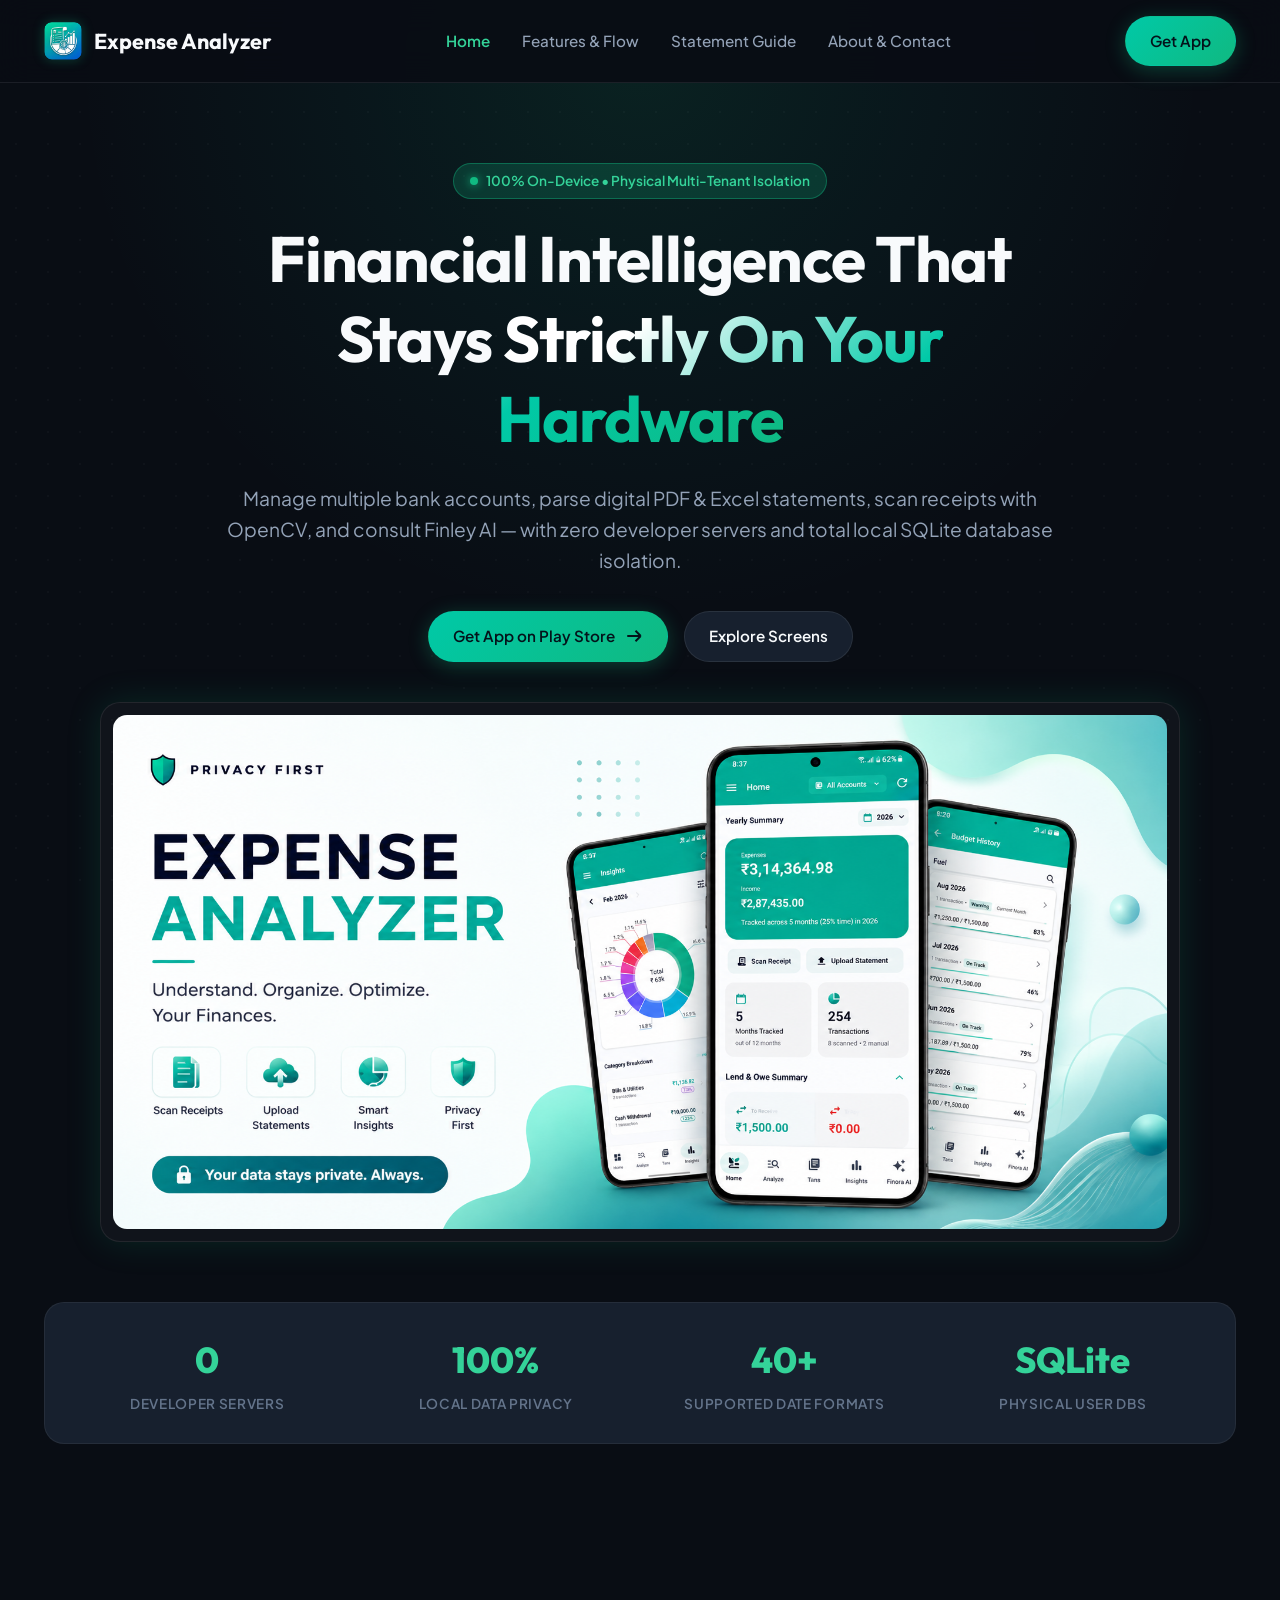
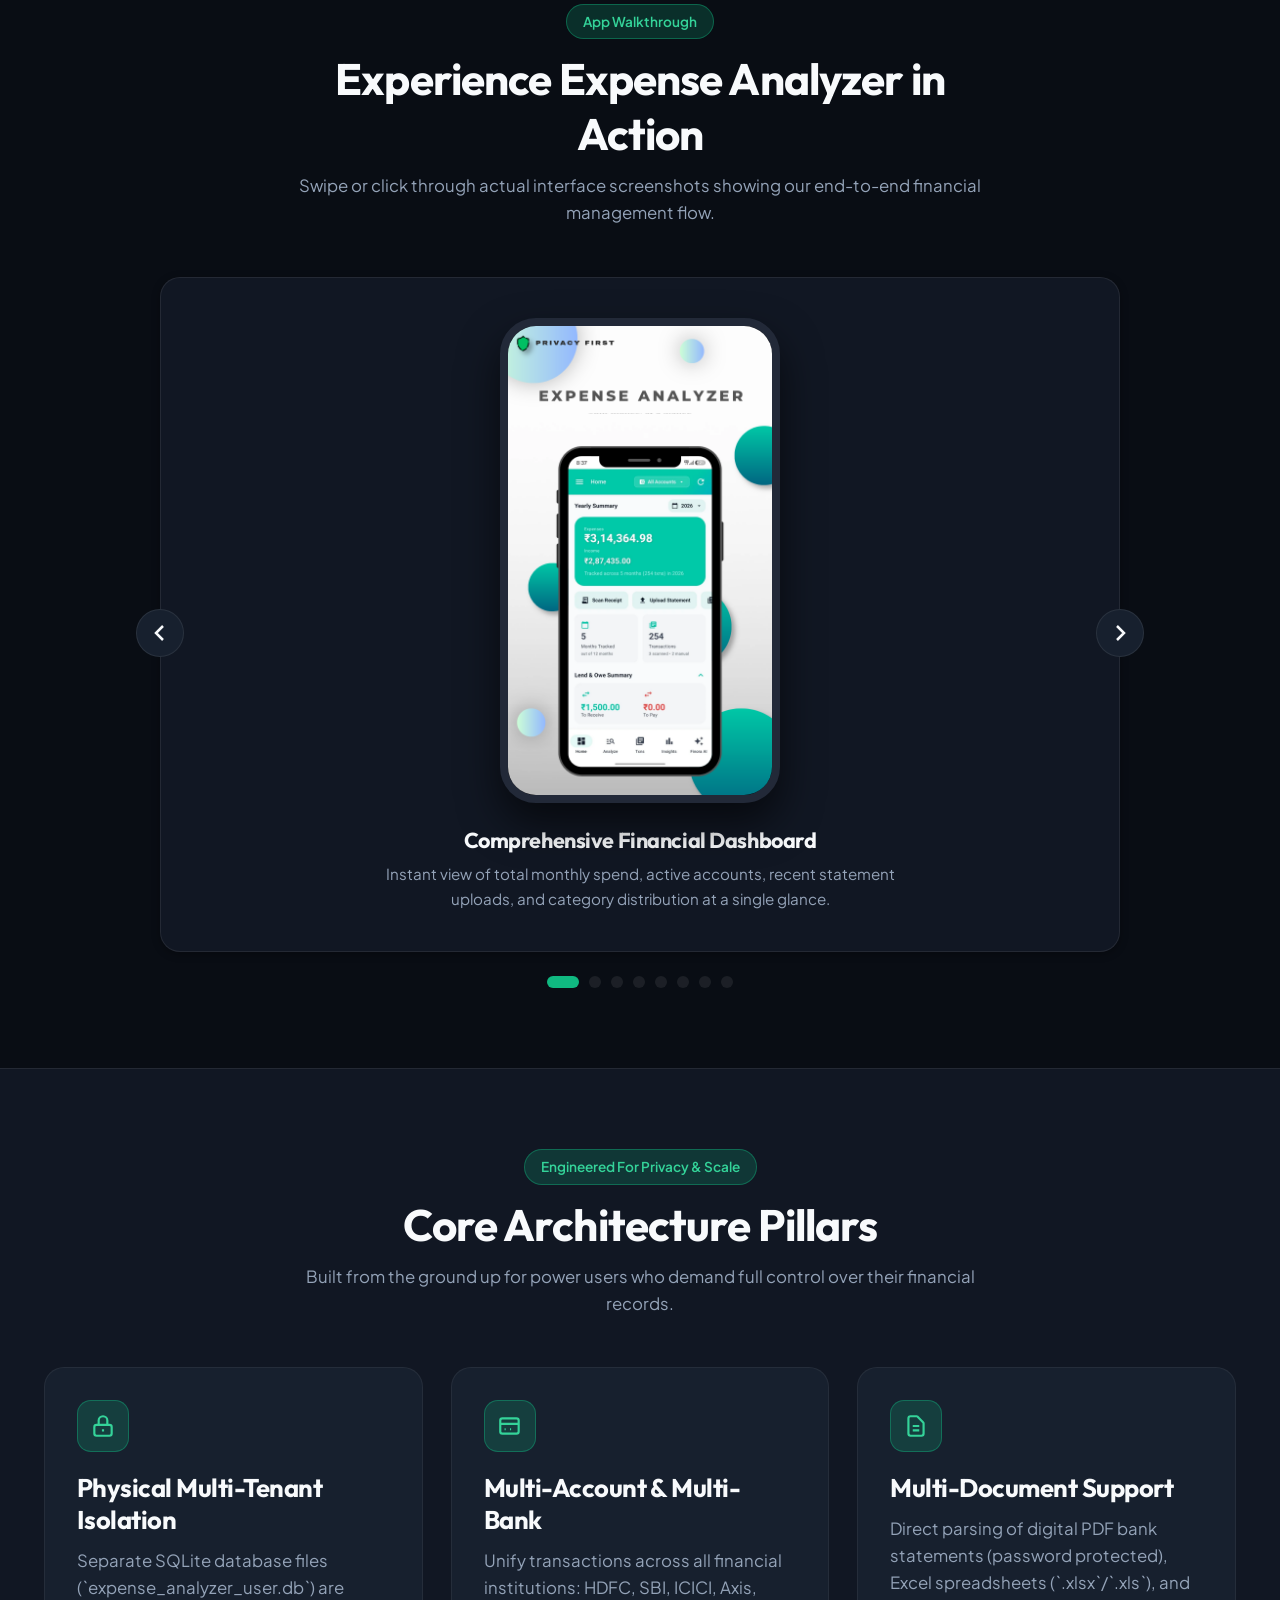
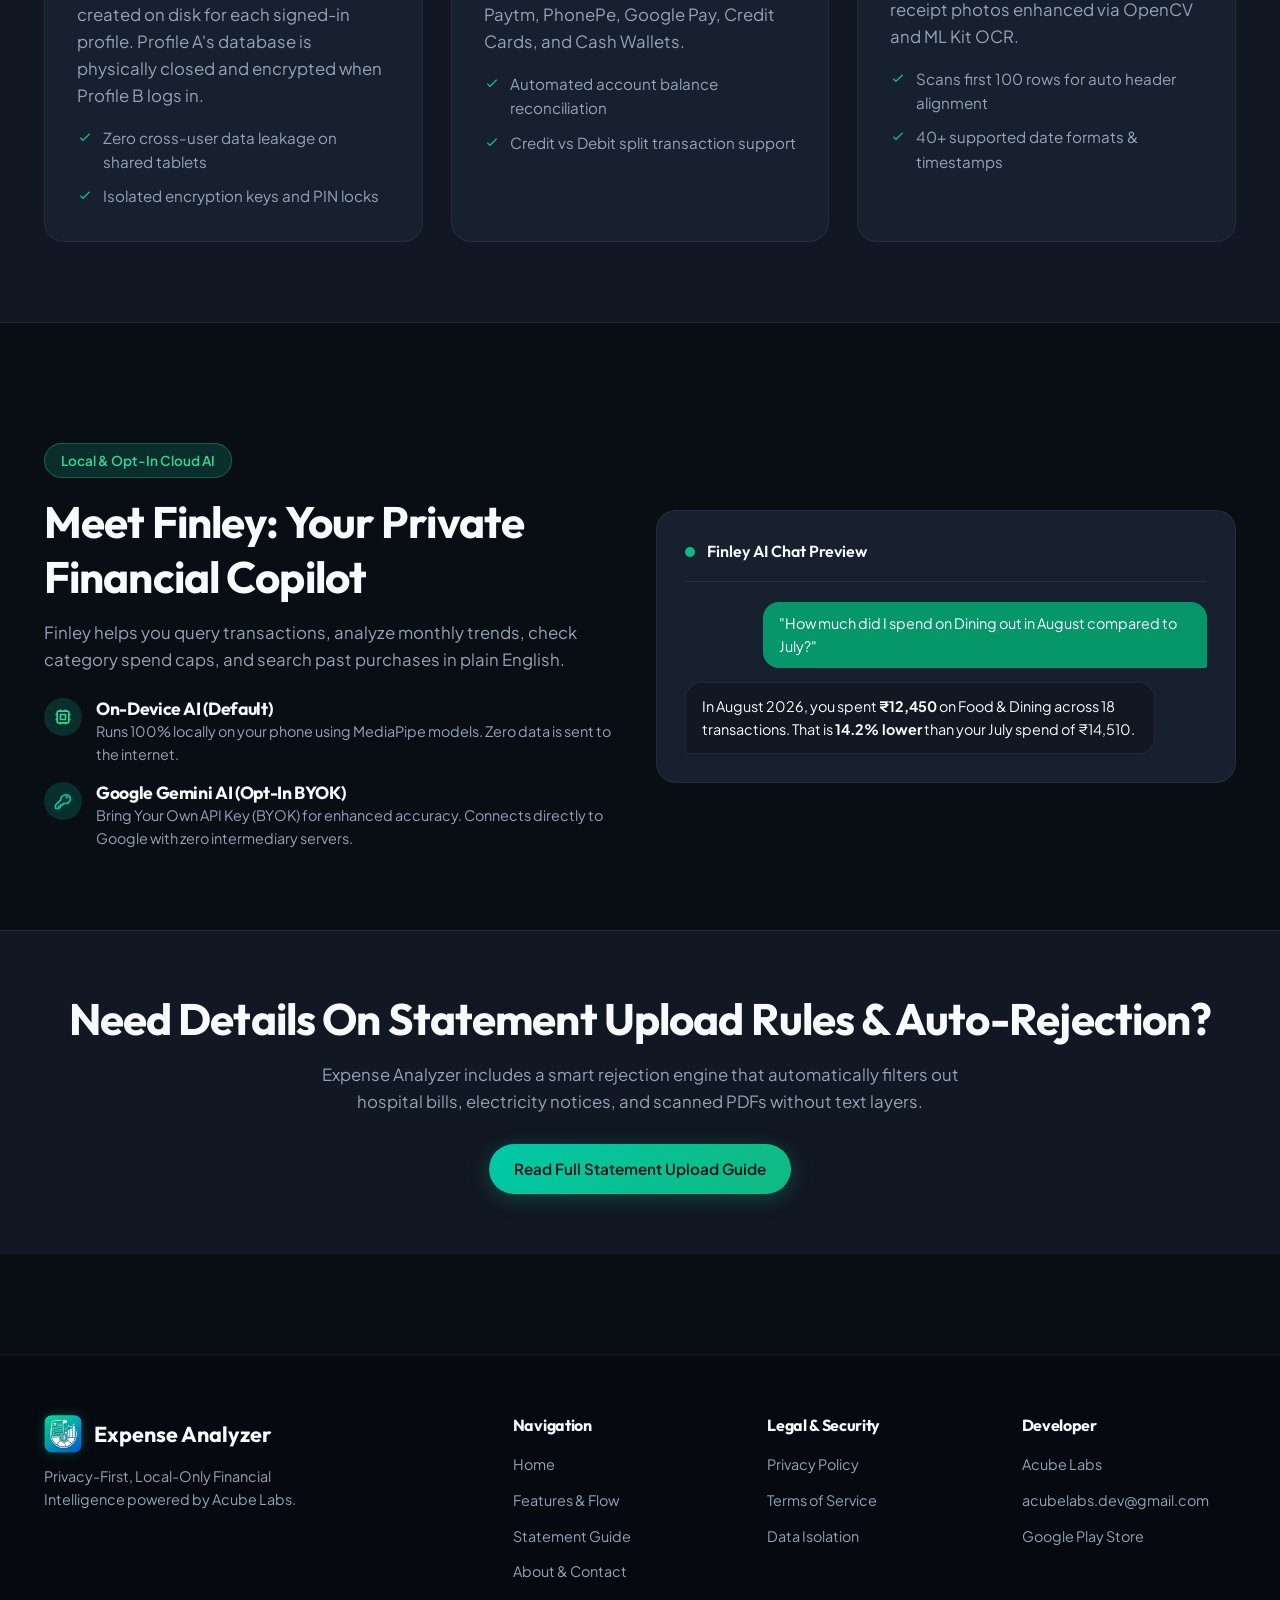
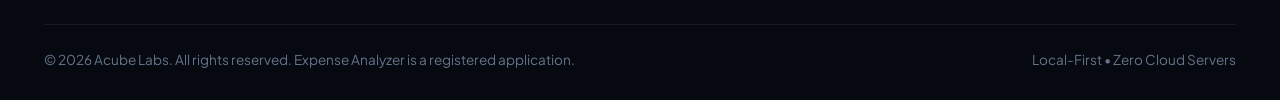
==== commit 98f3713b: "Remove Learn More button, add preconnect font tags, and hardware accelerate navbar to prevent flicke" ====
--- a/index.html
+++ b/index.html
@@ -6,6 +6,9 @@
   <title>Expense Analyzer — Privacy-First Multi-Tenant Financial Intelligence</title>
   <meta name="description" content="Local-first personal finance app with physical multi-tenant isolation, multi-bank statement parsing, multi-document support, and on-device AI assistant.">
   <link rel="icon" type="image/png" href="assets/images/logo.png">
+  <link rel="preconnect" href="https://fonts.googleapis.com">
+  <link rel="preconnect" href="https://fonts.gstatic.com" crossorigin>
+  <link href="https://fonts.googleapis.com/css2?family=Outfit:wght@400;500;600;700;800&family=Plus+Jakarta+Sans:wght@300;400;500;600;700;800&display=swap" rel="stylesheet">
   <link rel="stylesheet" href="css/styles.css">
 </head>
 <body>
@@ -32,7 +35,6 @@
       </nav>
 
       <div class="nav-cta">
-        <a href="features.html" class="btn btn-secondary">Learn More</a>
         <a href="https://play.google.com/store/apps/details?id=com.acubelabs.expenseanalyzer" target="_blank" rel="noopener" class="btn btn-primary">Get App</a>
       </div>
 
@@ -41,7 +43,7 @@
       </button>
     </div>
 
-    <!-- Mobile Drawer Nav -->
+    <!-- Mobile Drawer Nav (Strictly hidden on Desktop) -->
     <div class="mobile-nav">
       <a href="index.html" class="nav-link active">Home</a>
       <a href="features.html" class="nav-link">Features & Flow</a>
@@ -49,7 +51,7 @@
       <a href="privacy.html" class="nav-link">Privacy Policy</a>
       <a href="terms.html" class="nav-link">Terms of Service</a>
       <a href="contact.html" class="nav-link">About & Contact</a>
-      <a href="https://play.google.com/store/apps/details?id=com.acubelabs.expenseanalyzer" target="_blank" rel="noopener" class="btn btn-primary" style="margin-top: 12px; width: 100%;">Get App on Play Store</a>
+      <a href="https://play.google.com/store/apps/details?id=com.acubelabs.expenseanalyzer" target="_blank" rel="noopener" class="btn btn-primary" style="margin-top: 8px;">Get App on Play Store</a>
     </div>
   </header>
 
--- a/css/styles.css
+++ b/css/styles.css
@@ -200,9 +200,9 @@
   gap: 16px;
 }
 
-/* Mobile Nav Drawer - Hidden by default on Desktop */
+/* Mobile Nav Drawer - Strictly Hidden by default on Desktop */
 .mobile-nav {
-  display: none;
+  display: none !important;
 }
 
 .mobile-toggle {
@@ -791,15 +791,17 @@
 /* Tablet & Mobile Screens (<= 900px) */
 @media (max-width: 900px) {
   .nav-links, .nav-cta {
-    display: none;
+    display: none !important;
   }
 
   .mobile-toggle {
     display: block;
   }
 
-  .mobile-nav {
-    display: none;
+  .mobile-nav.open {
+    display: flex !important;
+    flex-direction: column;
+    gap: 16px;
     position: absolute;
     top: 100%;
     left: 0;
@@ -812,12 +814,6 @@
     z-index: 99;
   }
 
-  .mobile-nav.open {
-    display: flex;
-    flex-direction: column;
-    gap: 16px;
-  }
-
   .grid-2, .grid-3 {
     grid-template-columns: 1fr;
   }
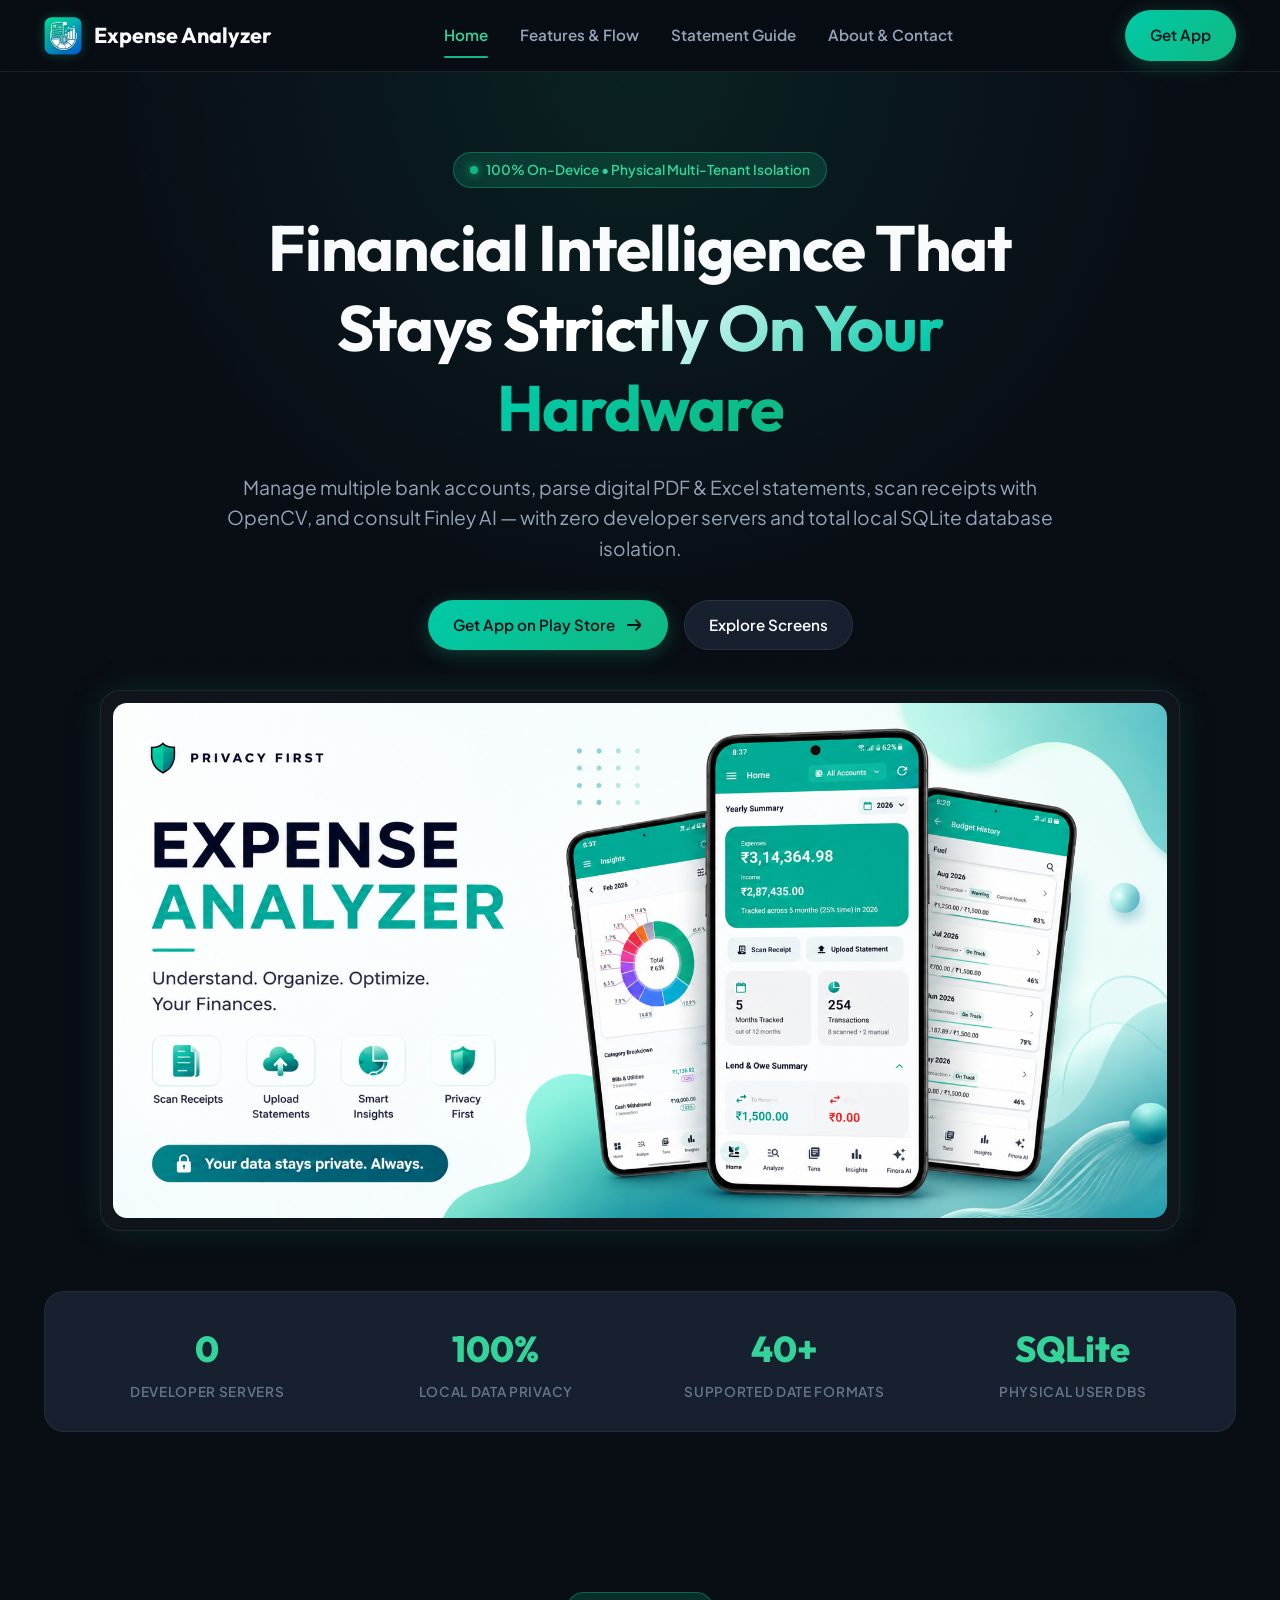
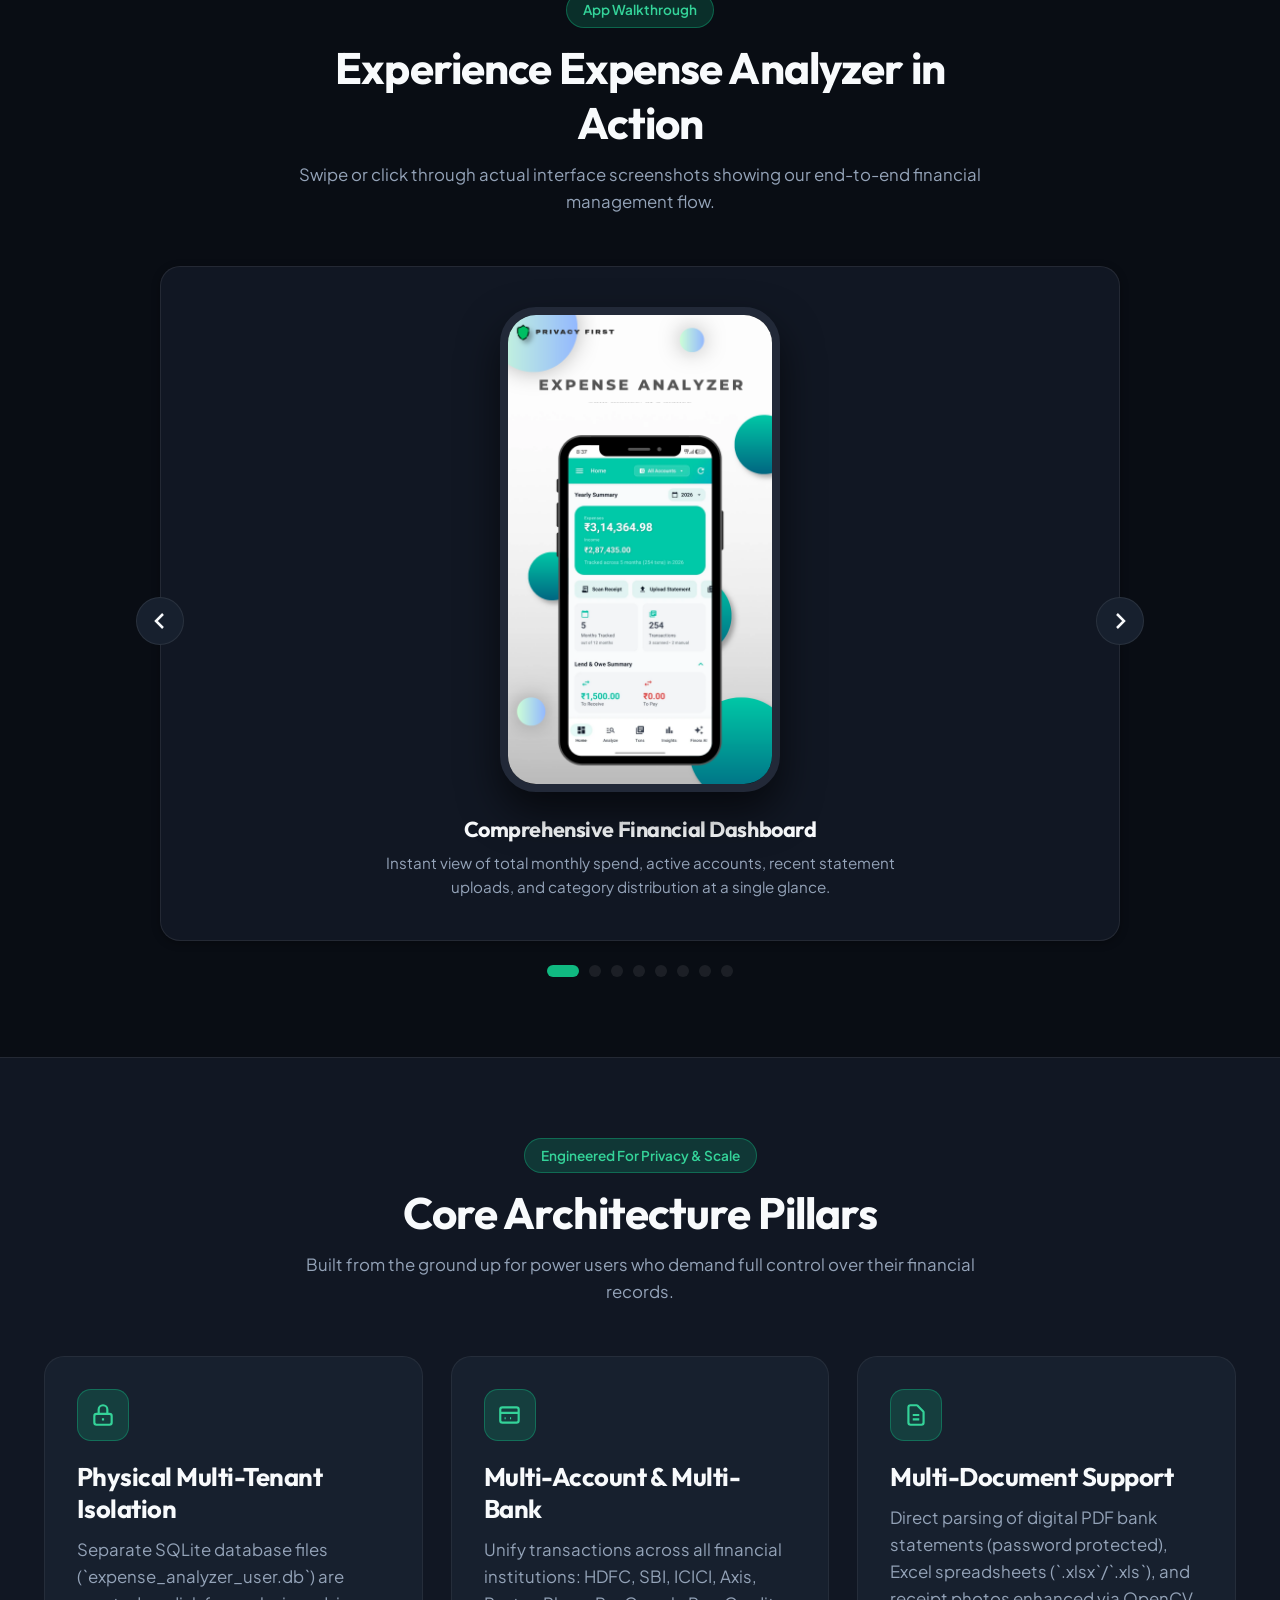
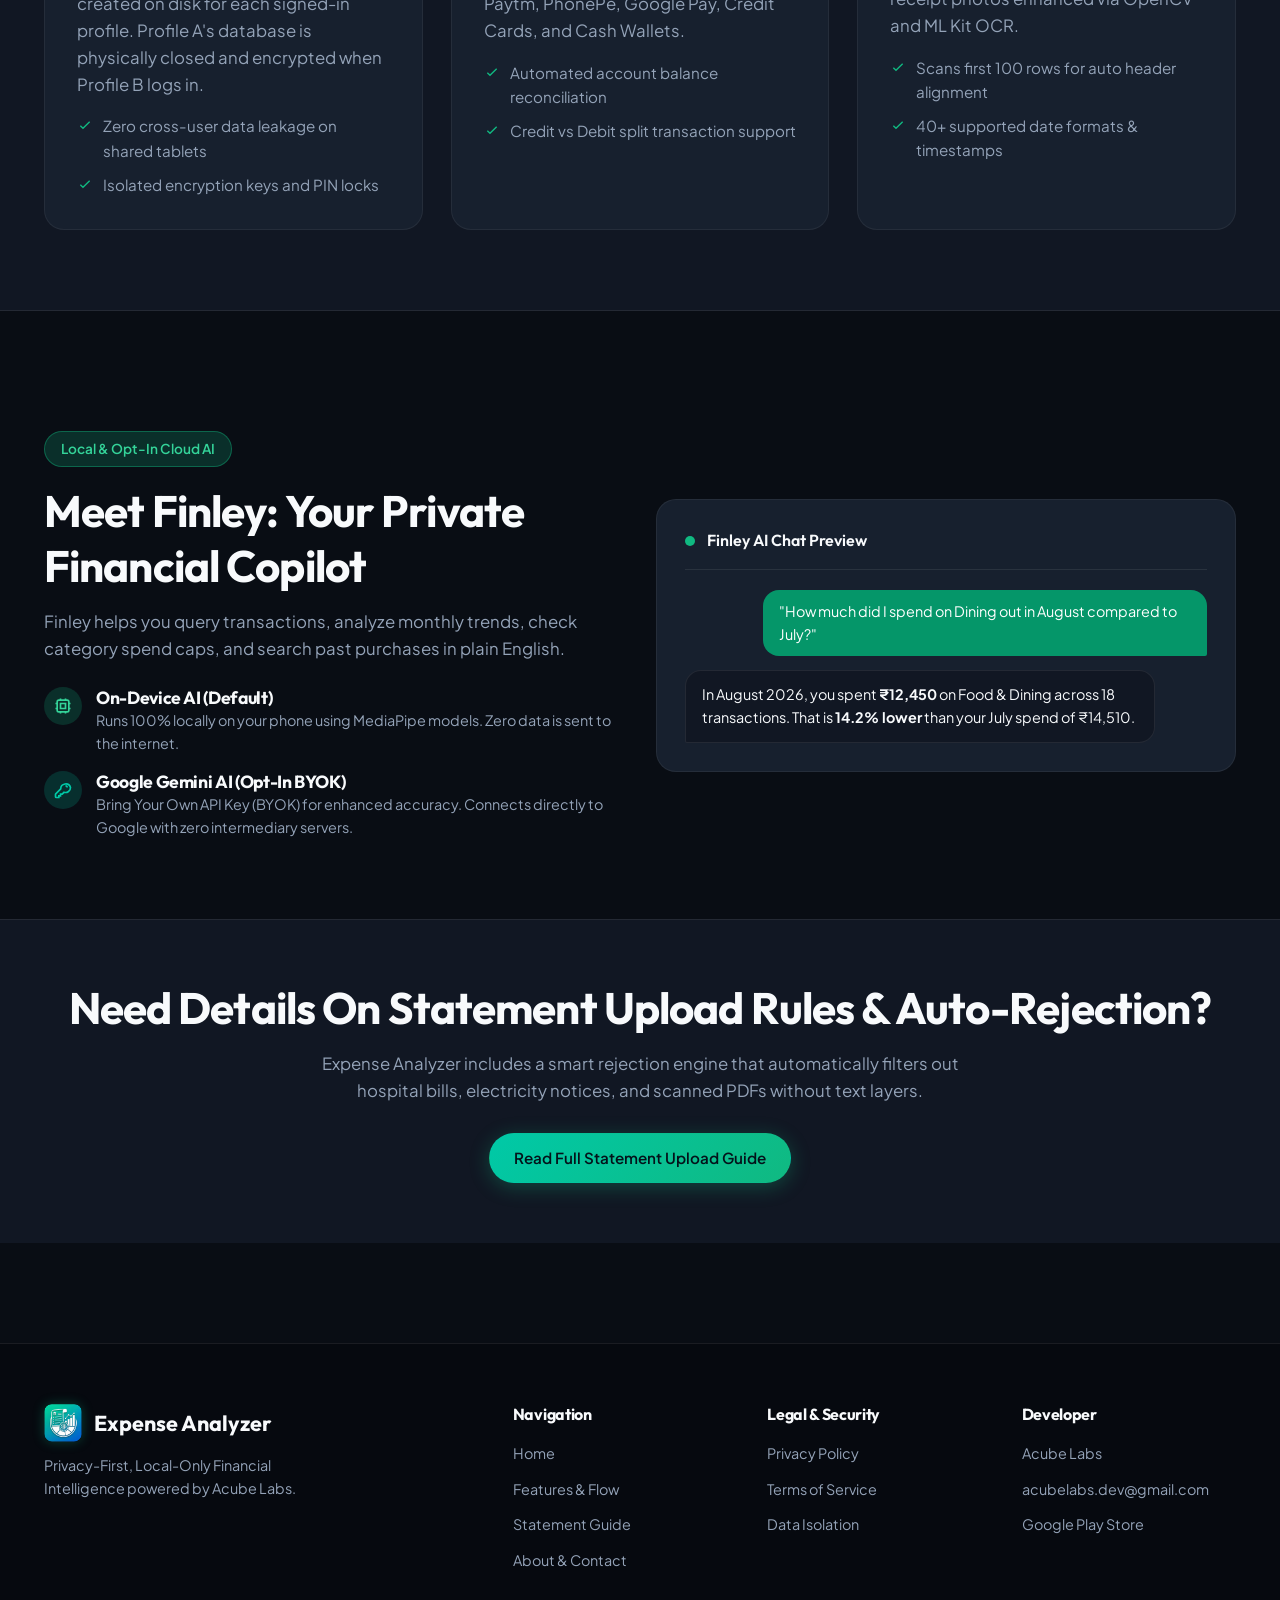
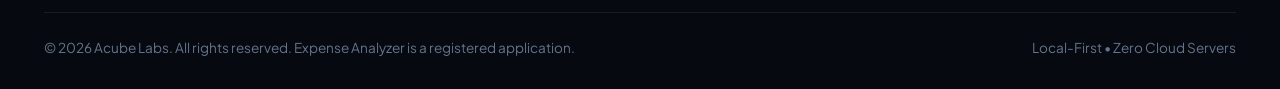
==== commit c4a5a6ec: "Add zero-flicker instant preloader screen and preload font links" ====
--- a/index.html
+++ b/index.html
@@ -8,10 +8,59 @@
   <link rel="icon" type="image/png" href="assets/images/logo.png">
   <link rel="preconnect" href="https://fonts.googleapis.com">
   <link rel="preconnect" href="https://fonts.gstatic.com" crossorigin>
+  <link rel="preload" href="https://fonts.googleapis.com/css2?family=Outfit:wght@400;500;600;700;800&family=Plus+Jakarta+Sans:wght@300;400;500;600;700;800&display=swap" as="style">
   <link href="https://fonts.googleapis.com/css2?family=Outfit:wght@400;500;600;700;800&family=Plus+Jakarta+Sans:wght@300;400;500;600;700;800&display=swap" rel="stylesheet">
+  <style>
+    /* Preloader Instant Style */
+    #app-preloader {
+      position: fixed;
+      inset: 0;
+      background-color: #090D14;
+      z-index: 99999;
+      display: flex;
+      flex-direction: column;
+      align-items: center;
+      justify-content: center;
+      gap: 16px;
+      transition: opacity 0.3s ease, visibility 0.3s ease;
+    }
+    #app-preloader.loaded {
+      opacity: 0;
+      visibility: hidden;
+      pointer-events: none;
+    }
+    .preloader-logo {
+      width: 48px;
+      height: 48px;
+      border-radius: 10px;
+      box-shadow: 0 0 20px rgba(16, 185, 129, 0.4);
+      animation: preloader-pulse 1.5s ease-in-out infinite;
+    }
+    .preloader-spinner {
+      width: 24px;
+      height: 24px;
+      border: 3px solid rgba(16, 185, 129, 0.2);
+      border-top-color: #10B981;
+      border-radius: 50%;
+      animation: preloader-spin 0.8s linear infinite;
+    }
+    @keyframes preloader-spin {
+      to { transform: rotate(360deg); }
+    }
+    @keyframes preloader-pulse {
+      0%, 100% { transform: scale(1); opacity: 0.9; }
+      50% { transform: scale(1.08); opacity: 1; }
+    }
+  </style>
   <link rel="stylesheet" href="css/styles.css">
 </head>
 <body>
+
+  <!-- Instant Preloader Screen -->
+  <div id="app-preloader">
+    <img src="assets/images/logo.png" alt="Expense Analyzer" class="preloader-logo">
+    <div class="preloader-spinner"></div>
+  </div>
 
   <!-- Ambient Backdrop -->
   <div class="ambient-glow"></div>
--- a/css/styles.css
+++ b/css/styles.css
@@ -3,8 +3,6 @@
    Color Palette: Emerald (#10B981), Logo Teal (#00C9A7), Navy/Obsidian Slate
    Fonts: Plus Jakarta Sans & Outfit
    ========================================================================== */
-
-@import url('https://fonts.googleapis.com/css2?family=Outfit:wght@400;500;600;700;800&family=Plus+Jakarta+Sans:wght@300;400;500;600;700;800&display=swap');
 
 :root {
   --bg-dark: #090D14;
@@ -45,7 +43,7 @@
 
   --shadow-sm: 0 2px 8px rgba(0, 0, 0, 0.3);
   --shadow-glow: 0 0 35px rgba(16, 185, 129, 0.15);
-  --transition: all 0.25s cubic-bezier(0.16, 1, 0.3, 1);
+  --transition: color 0.15s ease, background-color 0.15s ease, border-color 0.15s ease, transform 0.2s ease;
 }
 
 /* Base Resets */
@@ -58,6 +56,7 @@
 html {
   scroll-behavior: smooth;
   font-size: 16px;
+  background-color: var(--bg-dark);
 }
 
 body {
@@ -137,22 +136,28 @@
   -webkit-text-fill-color: transparent;
 }
 
-/* Navbar */
+/* Navbar - Fixed 72px height to prevent layout shifts */
 .navbar {
   position: sticky;
   top: 0;
   width: 100%;
-  background: rgba(9, 13, 20, 0.92);
+  height: 72px;
+  background: #090D14;
+  background: rgba(9, 13, 20, 0.95);
   backdrop-filter: blur(16px);
+  -webkit-backdrop-filter: blur(16px);
   border-bottom: 1px solid var(--border-subtle);
   z-index: 100;
-  padding: 16px 0;
+  display: flex;
+  align-items: center;
+  contain: layout style;
 }
 
 .nav-container {
   display: flex;
   align-items: center;
   justify-content: space-between;
+  height: 100%;
 }
 
 .brand {
@@ -163,6 +168,7 @@
   font-size: 1.35rem;
   font-weight: 700;
   color: var(--text-main);
+  height: 38px;
 }
 
 .brand-logo {
@@ -177,12 +183,18 @@
   align-items: center;
   gap: 32px;
   list-style: none;
-}
-
+  height: 100%;
+}
+
+/* Fixed font-weight: 600 across all links to prevent width jumps on active state */
 .nav-link {
   color: var(--text-muted);
-  font-weight: 500;
+  font-weight: 600;
   font-size: 0.95rem;
+  transition: color 0.15s ease;
+  position: relative;
+  display: inline-block;
+  padding: 4px 0;
 }
 
 .nav-link:hover, .nav-link.active {
@@ -191,7 +203,17 @@
 
 .nav-link.active {
   color: var(--emerald-light);
-  font-weight: 600;
+}
+
+.nav-link.active::after {
+  content: '';
+  position: absolute;
+  bottom: -6px;
+  left: 0;
+  width: 100%;
+  height: 2px;
+  background: var(--emerald);
+  border-radius: var(--radius-full);
 }
 
 .nav-cta {
@@ -803,7 +825,7 @@
     flex-direction: column;
     gap: 16px;
     position: absolute;
-    top: 100%;
+    top: 72px;
     left: 0;
     width: 100%;
     background: rgba(17, 23, 35, 0.98);
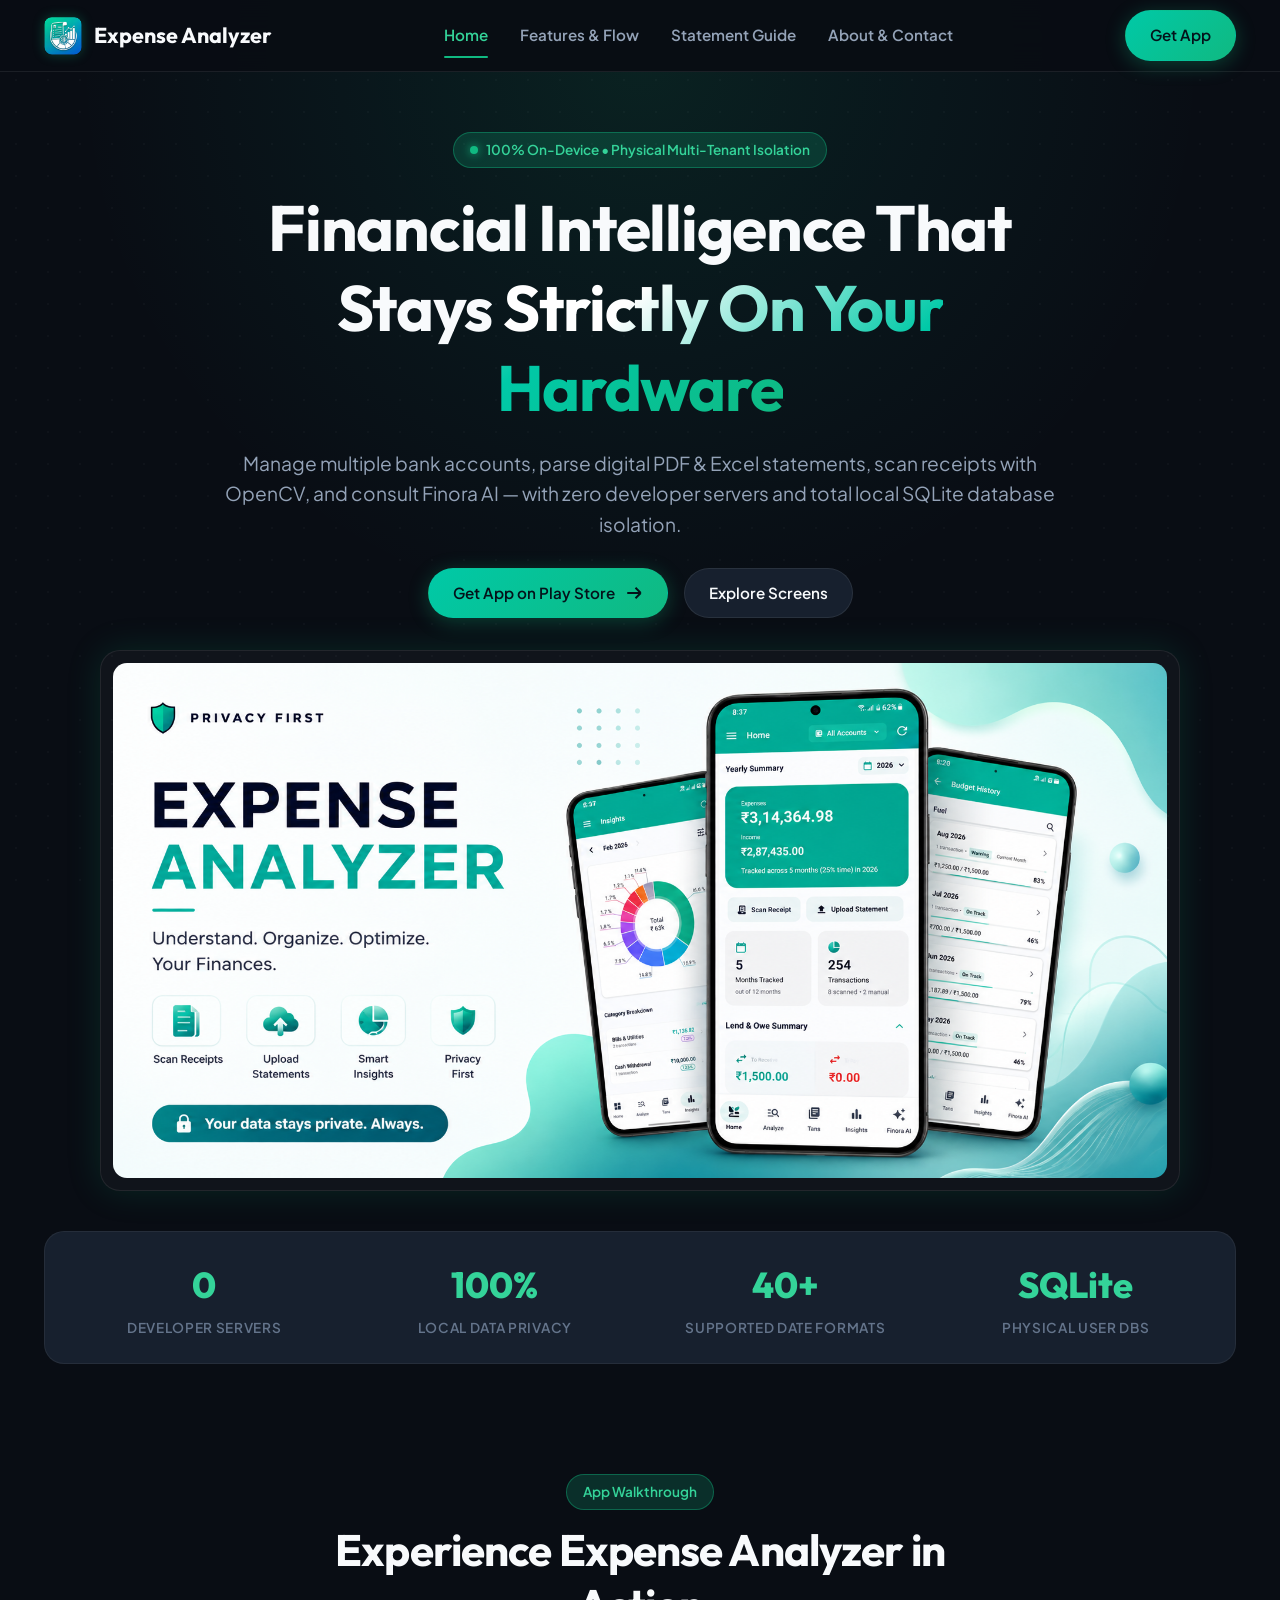
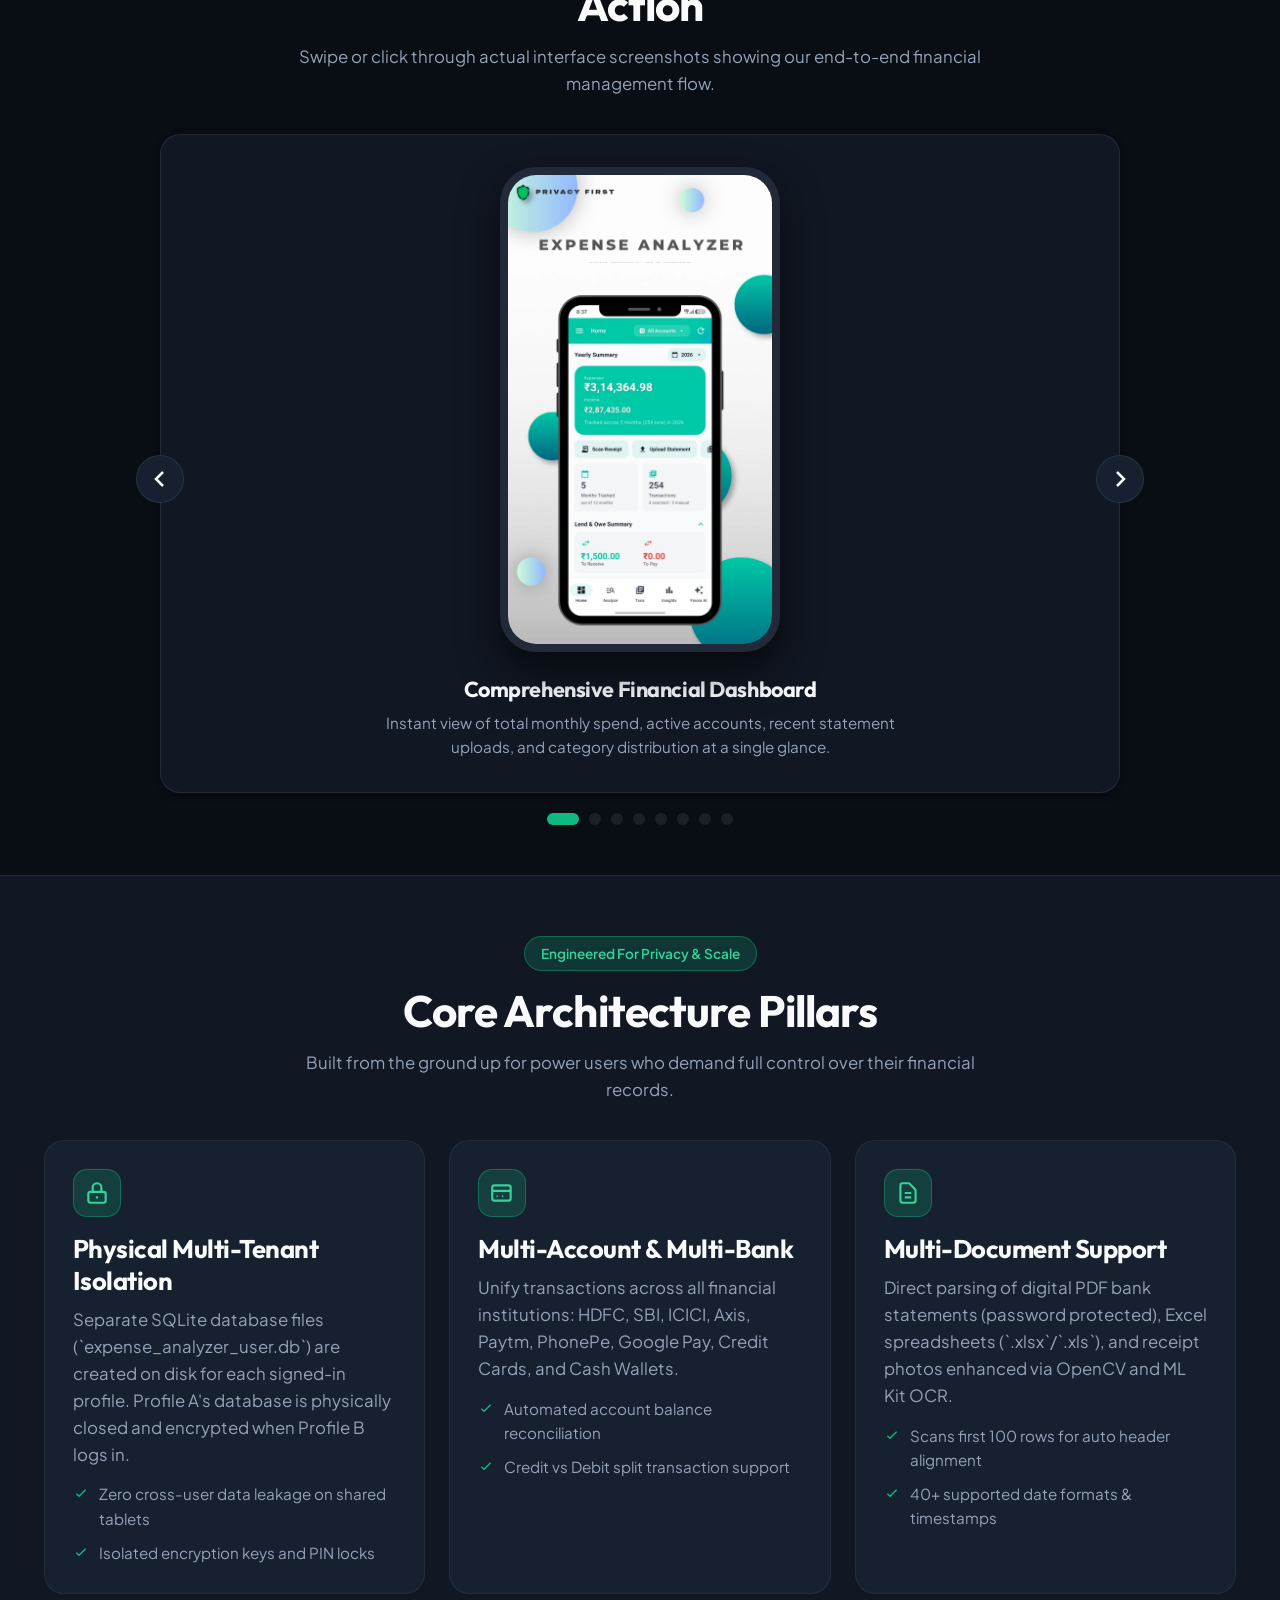
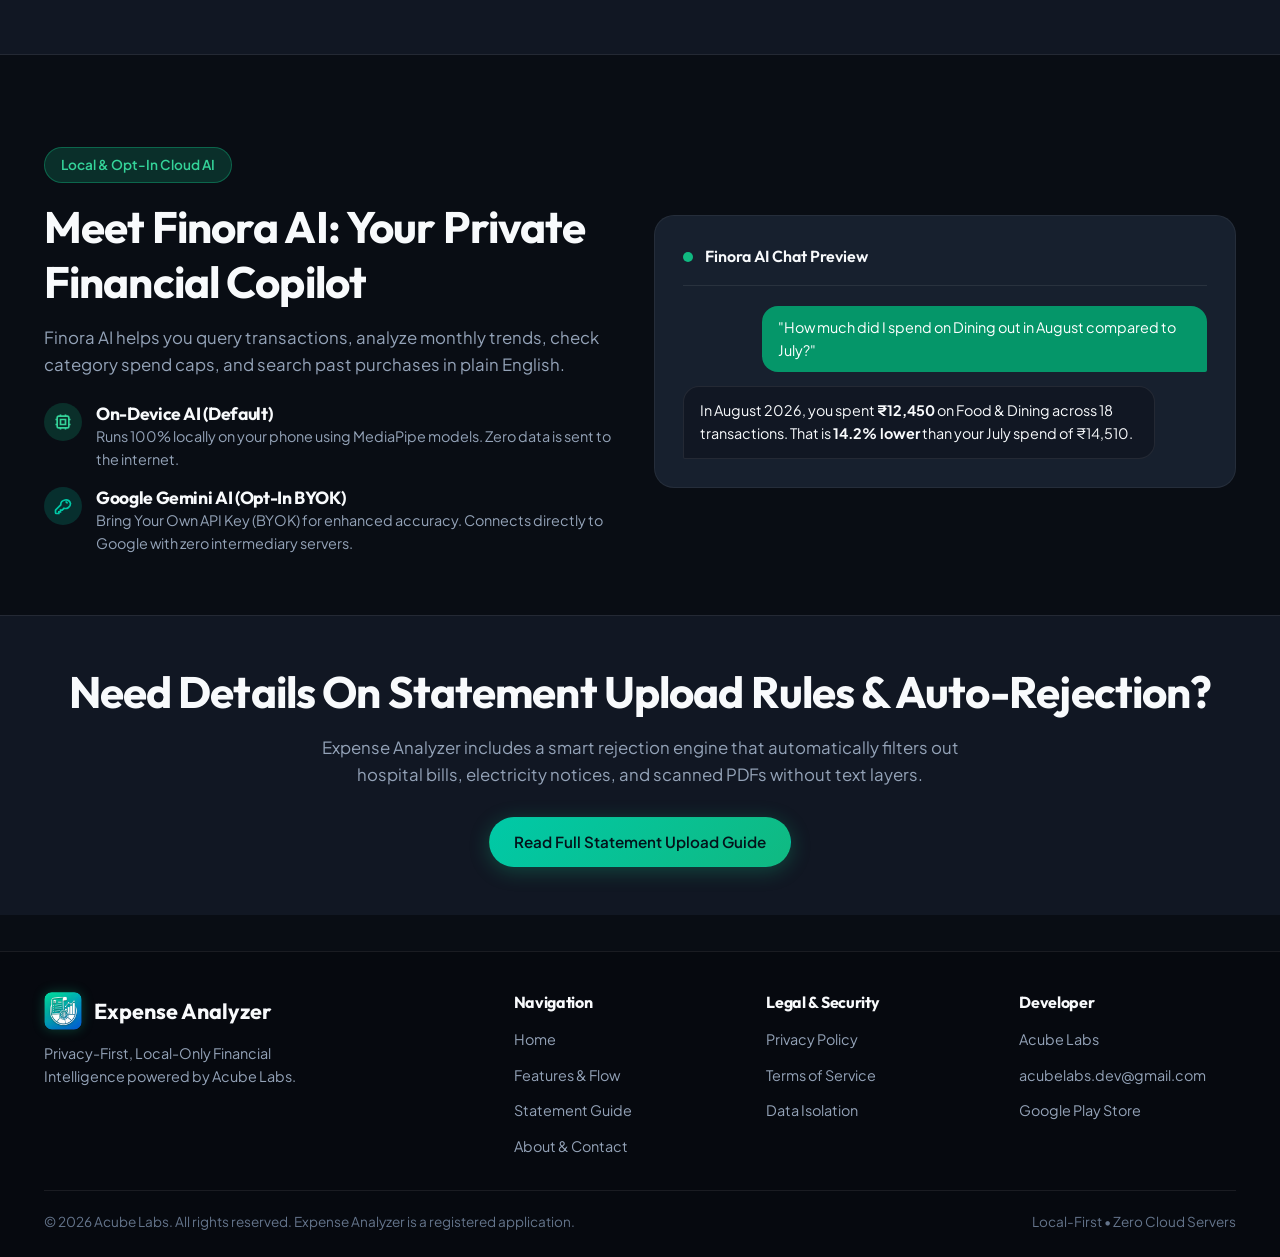
==== commit f3c8d716: "Update Finora AI branding everywhere, reduce bottom footer gap, and ensure all changes are synced" ====
--- a/index.html
+++ b/index.html
@@ -114,7 +114,7 @@
         </div>
         <h1>Financial Intelligence That Stays <span class="gradient-text">Strictly On Your Hardware</span></h1>
         <p class="hero-subtitle">
-          Manage multiple bank accounts, parse digital PDF & Excel statements, scan receipts with OpenCV, and consult Finley AI — with zero developer servers and total local SQLite database isolation.
+          Manage multiple bank accounts, parse digital PDF & Excel statements, scan receipts with OpenCV, and consult Finora AI — with zero developer servers and total local SQLite database isolation.
         </p>
         <div class="hero-actions">
           <a href="https://play.google.com/store/apps/details?id=com.acubelabs.expenseanalyzer" target="_blank" rel="noopener" class="btn btn-primary">
@@ -207,10 +207,10 @@
             <!-- Slide 4 -->
             <div class="carousel-slide">
               <div class="phone-mockup">
-                <img src="assets/images/ss/SS_4.png" alt="Finley AI Assistant">
-              </div>
-              <div class="slide-caption">
-                <h4>Finley AI Financial Assistant</h4>
+                <img src="assets/images/ss/SS_4.png" alt="Finora AI Assistant">
+              </div>
+              <div class="slide-caption">
+                <h4>Finora AI Financial Assistant</h4>
                 <p>Ask natural language questions about spending trends using local MediaPipe models or opt-in Google Gemini with Bring-Your-Own-Key.</p>
               </div>
             </div>
@@ -272,7 +272,7 @@
   </section>
 
   <!-- Core Architectural Pillars -->
-  <section style="padding: 80px 0; background: var(--bg-surface); border-top: 1px solid var(--border-subtle); border-bottom: 1px solid var(--border-subtle);">
+  <section style="padding: 60px 0; background: var(--bg-surface); border-top: 1px solid var(--border-subtle); border-bottom: 1px solid var(--border-subtle);">
     <div class="container">
       <div class="section-header">
         <div class="badge">Engineered For Privacy & Scale</div>
@@ -325,15 +325,15 @@
     </div>
   </section>
 
-  <!-- Finley AI Section -->
-  <section style="padding: 80px 0;">
+  <!-- Finora AI Section -->
+  <section style="padding: 60px 0;">
     <div class="container">
       <div class="grid-2" style="align-items: center;">
         <div>
           <div class="badge" style="margin-bottom: 16px;">Local & Opt-In Cloud AI</div>
-          <h2>Meet Finley: Your Private Financial Copilot</h2>
+          <h2>Meet Finora AI: Your Private Financial Copilot</h2>
           <p style="margin-top: 16px;">
-            Finley helps you query transactions, analyze monthly trends, check category spend caps, and search past purchases in plain English.
+            Finora AI helps you query transactions, analyze monthly trends, check category spend caps, and search past purchases in plain English.
           </p>
           <div style="margin-top: 24px; display: flex; flex-direction: column; gap: 16px;">
             <div style="display: flex; gap: 14px;">
@@ -361,7 +361,7 @@
         <div style="background: var(--bg-card); border: 1px solid var(--border-card); border-radius: var(--radius-lg); padding: 28px;">
           <div style="display: flex; align-items: center; gap: 12px; border-bottom: 1px solid var(--border-subtle); padding-bottom: 16px; margin-bottom: 20px;">
             <div style="width: 10px; height: 10px; border-radius: 50%; background: var(--emerald);"></div>
-            <span style="font-weight: 600; font-family: var(--font-heading); color: var(--text-main);">Finley AI Chat Preview</span>
+            <span style="font-weight: 600; font-family: var(--font-heading); color: var(--text-main);">Finora AI Chat Preview</span>
           </div>
 
           <div style="display: flex; flex-direction: column; gap: 14px; font-size: 0.9rem;">
@@ -378,7 +378,7 @@
   </section>
 
   <!-- Statement Guide Callout -->
-  <section style="padding: 60px 0; background: var(--bg-surface); border-top: 1px solid var(--border-subtle);">
+  <section style="padding: 48px 0; background: var(--bg-surface); border-top: 1px solid var(--border-subtle);">
     <div class="container" style="text-align: center;">
       <h2>Need Details On Statement Upload Rules & Auto-Rejection?</h2>
       <p style="margin: 16px auto 28px; max-width: 640px;">
--- a/css/styles.css
+++ b/css/styles.css
@@ -303,19 +303,19 @@
 
 /* Hero Section */
 .hero {
-  padding: 80px 0 60px;
+  padding: 60px 0 40px;
   text-align: center;
   position: relative;
 }
 
 .hero-content {
   max-width: 860px;
-  margin: 0 auto 40px;
+  margin: 0 auto 32px;
 }
 
 .hero-subtitle {
   font-size: 1.2rem;
-  margin: 24px 0 36px;
+  margin: 20px 0 28px;
   color: var(--text-muted);
 }
 
@@ -330,7 +330,7 @@
 .hero-banner-wrap {
   position: relative;
   max-width: 1080px;
-  margin: 40px auto 0;
+  margin: 32px auto 0;
   border-radius: var(--radius-lg);
   padding: 12px;
   background: rgba(255, 255, 255, 0.03);
@@ -350,8 +350,8 @@
   display: grid;
   grid-template-columns: repeat(auto-fit, minmax(180px, 1fr));
   gap: 20px;
-  margin: 60px 0 20px;
-  padding: 28px;
+  margin: 40px 0 20px;
+  padding: 24px;
   background: var(--bg-card);
   border: 1px solid var(--border-card);
   border-radius: var(--radius-lg);
@@ -379,14 +379,14 @@
 
 /* Carousel Section */
 .carousel-section {
-  padding: 80px 0;
+  padding: 50px 0;
   position: relative;
 }
 
 .section-header {
   text-align: center;
   max-width: 720px;
-  margin: 0 auto 50px;
+  margin: 0 auto 36px;
 }
 
 .section-header p {
@@ -404,7 +404,7 @@
   border-radius: var(--radius-lg);
   background: var(--bg-surface);
   border: 1px solid var(--border-subtle);
-  padding: 40px 20px;
+  padding: 32px 20px;
   box-shadow: var(--shadow-sm);
 }
 
@@ -486,7 +486,7 @@
   display: flex;
   justify-content: center;
   gap: 10px;
-  margin-top: 24px;
+  margin-top: 20px;
 }
 
 .indicator {
@@ -508,22 +508,22 @@
 .grid-3 {
   display: grid;
   grid-template-columns: repeat(auto-fit, minmax(300px, 1fr));
-  gap: 28px;
-  margin-top: 40px;
+  gap: 24px;
+  margin-top: 32px;
 }
 
 .grid-2 {
   display: grid;
   grid-template-columns: repeat(auto-fit, minmax(380px, 1fr));
-  gap: 32px;
-  margin-top: 40px;
+  gap: 28px;
+  margin-top: 32px;
 }
 
 .card {
   background: var(--bg-card);
   border: 1px solid var(--border-card);
   border-radius: var(--radius-lg);
-  padding: 32px;
+  padding: 28px;
   transition: var(--transition);
   position: relative;
   overflow: hidden;
@@ -536,8 +536,8 @@
 }
 
 .card-icon {
-  width: 52px;
-  height: 52px;
+  width: 48px;
+  height: 48px;
   border-radius: var(--radius-md);
   background: var(--emerald-glow);
   border: 1px solid var(--border-active);
@@ -545,16 +545,16 @@
   align-items: center;
   justify-content: center;
   color: var(--emerald-light);
-  margin-bottom: 20px;
+  margin-bottom: 16px;
 }
 
 .card h3 {
-  margin-bottom: 12px;
+  margin-bottom: 10px;
 }
 
 .card-list {
   list-style: none;
-  margin-top: 16px;
+  margin-top: 14px;
   display: flex;
   flex-direction: column;
   gap: 10px;
@@ -576,7 +576,7 @@
 
 /* Tabbed Container (Statement Guide) */
 .tab-container {
-  margin-top: 40px;
+  margin-top: 28px;
 }
 
 .tab-nav {
@@ -613,7 +613,7 @@
 
 .tab-content {
   display: none;
-  padding: 32px 0;
+  padding: 24px 0 8px;
 }
 
 .tab-content.active {
@@ -663,7 +663,7 @@
   flex-direction: column;
   gap: 16px;
   max-width: 840px;
-  margin: 40px auto 0;
+  margin: 32px auto 0;
 }
 
 .faq-item {
@@ -712,7 +712,7 @@
   background: var(--bg-card);
   border: 1px solid var(--border-card);
   border-radius: var(--radius-lg);
-  padding: 40px;
+  padding: 32px;
   max-width: 680px;
   margin: 0 auto;
 }
@@ -751,19 +751,19 @@
   min-height: 120px;
 }
 
-/* Footer */
+/* Footer - Balanced 32px top gap and clean padding */
 .footer {
   background: #06090F;
   border-top: 1px solid var(--border-subtle);
-  padding: 60px 0 30px;
-  margin-top: 100px;
+  padding: 40px 0 24px;
+  margin-top: 36px;
 }
 
 .footer-grid {
   display: grid;
   grid-template-columns: 2fr repeat(3, 1fr);
-  gap: 40px;
-  margin-bottom: 40px;
+  gap: 36px;
+  margin-bottom: 32px;
 }
 
 .footer-brand p {
@@ -775,7 +775,7 @@
 .footer-title {
   font-size: 1rem;
   color: var(--text-main);
-  margin-bottom: 16px;
+  margin-bottom: 14px;
 }
 
 .footer-links {
@@ -796,7 +796,7 @@
 
 .footer-bottom {
   border-top: 1px solid var(--border-subtle);
-  padding-top: 24px;
+  padding-top: 20px;
   display: flex;
   align-items: center;
   justify-content: space-between;
@@ -845,7 +845,7 @@
   }
 
   .hero {
-    padding: 50px 0 40px;
+    padding: 40px 0 32px;
   }
 
   .hero-subtitle {
@@ -871,7 +871,7 @@
   .stats-bar {
     grid-template-columns: repeat(2, 1fr);
     gap: 16px;
-    padding: 20px 12px;
+    padding: 16px 12px;
   }
 
   .stat-value {
@@ -893,16 +893,16 @@
   }
 
   .card {
-    padding: 24px 20px;
+    padding: 20px 16px;
   }
 
   .contact-form {
-    padding: 24px 20px;
+    padding: 20px 16px;
   }
 
   .footer-grid {
     grid-template-columns: 1fr;
-    gap: 28px;
+    gap: 24px;
   }
 
   .footer-bottom {
